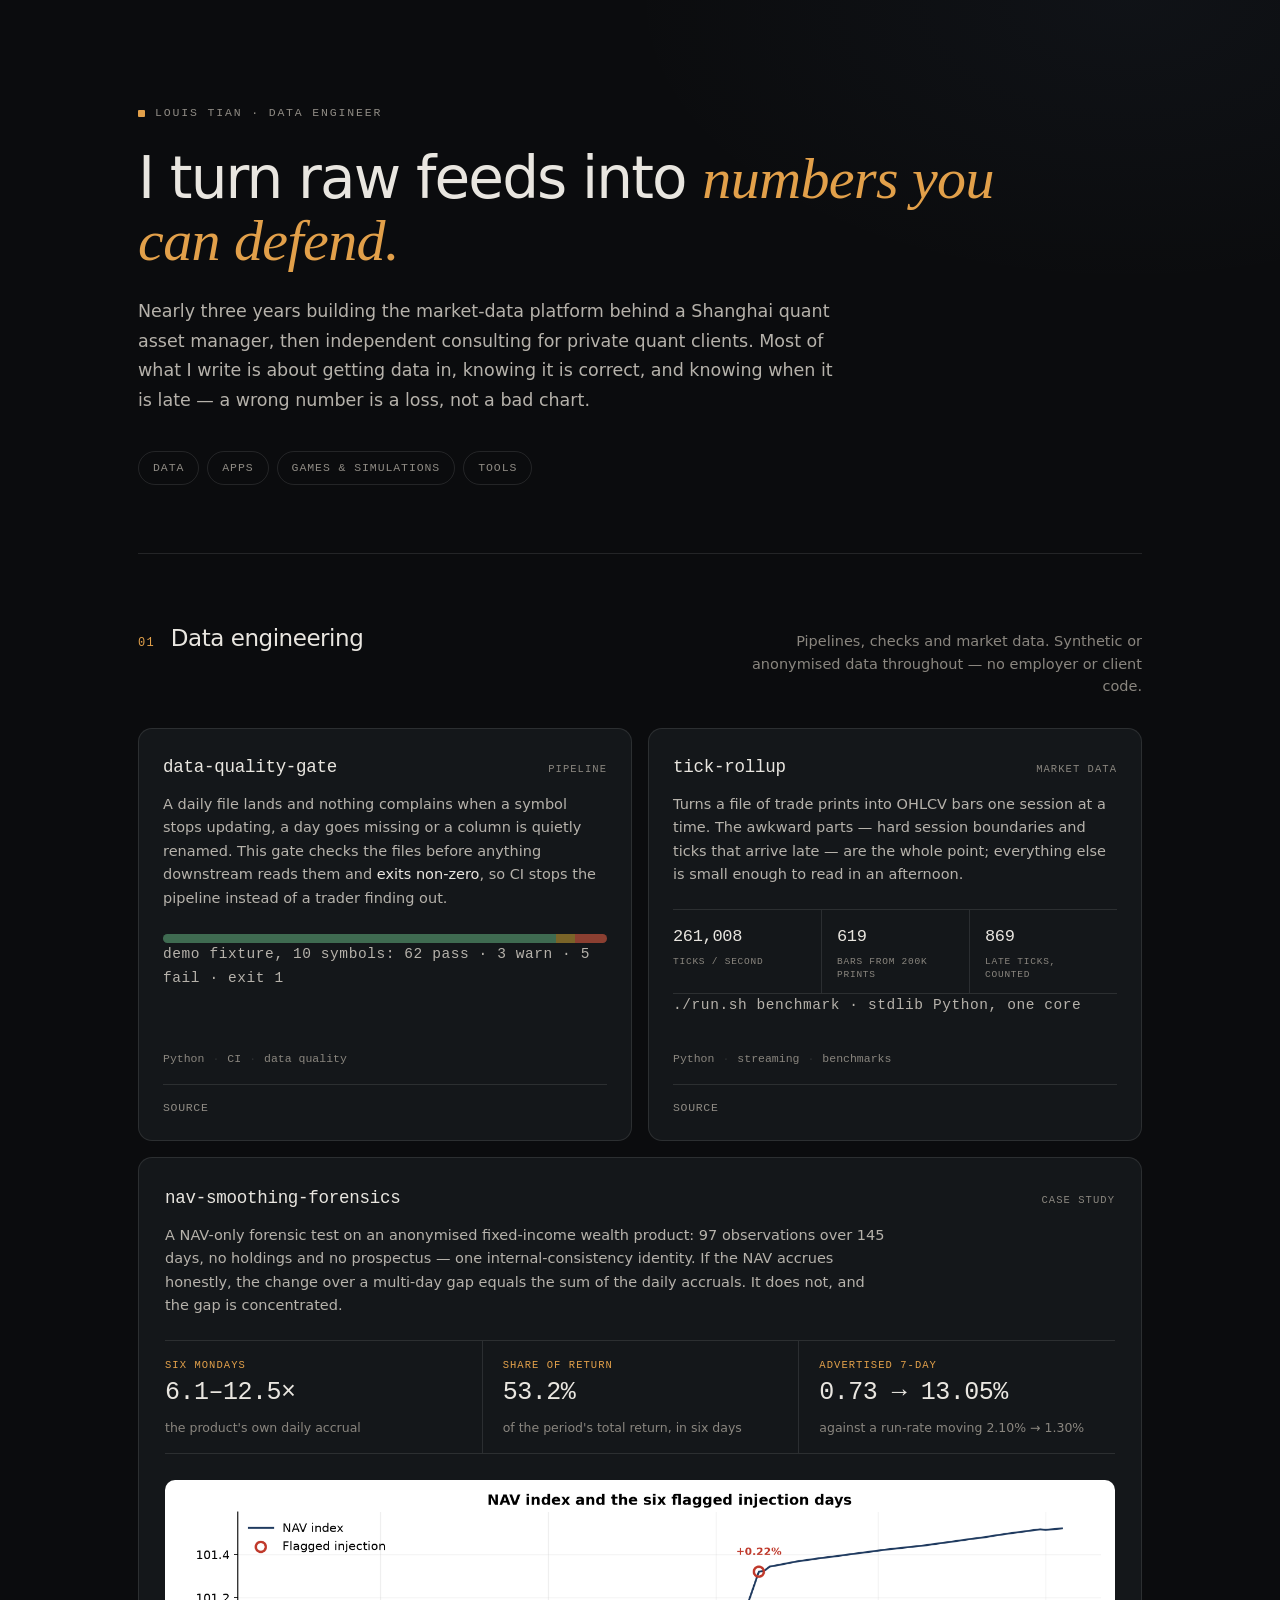
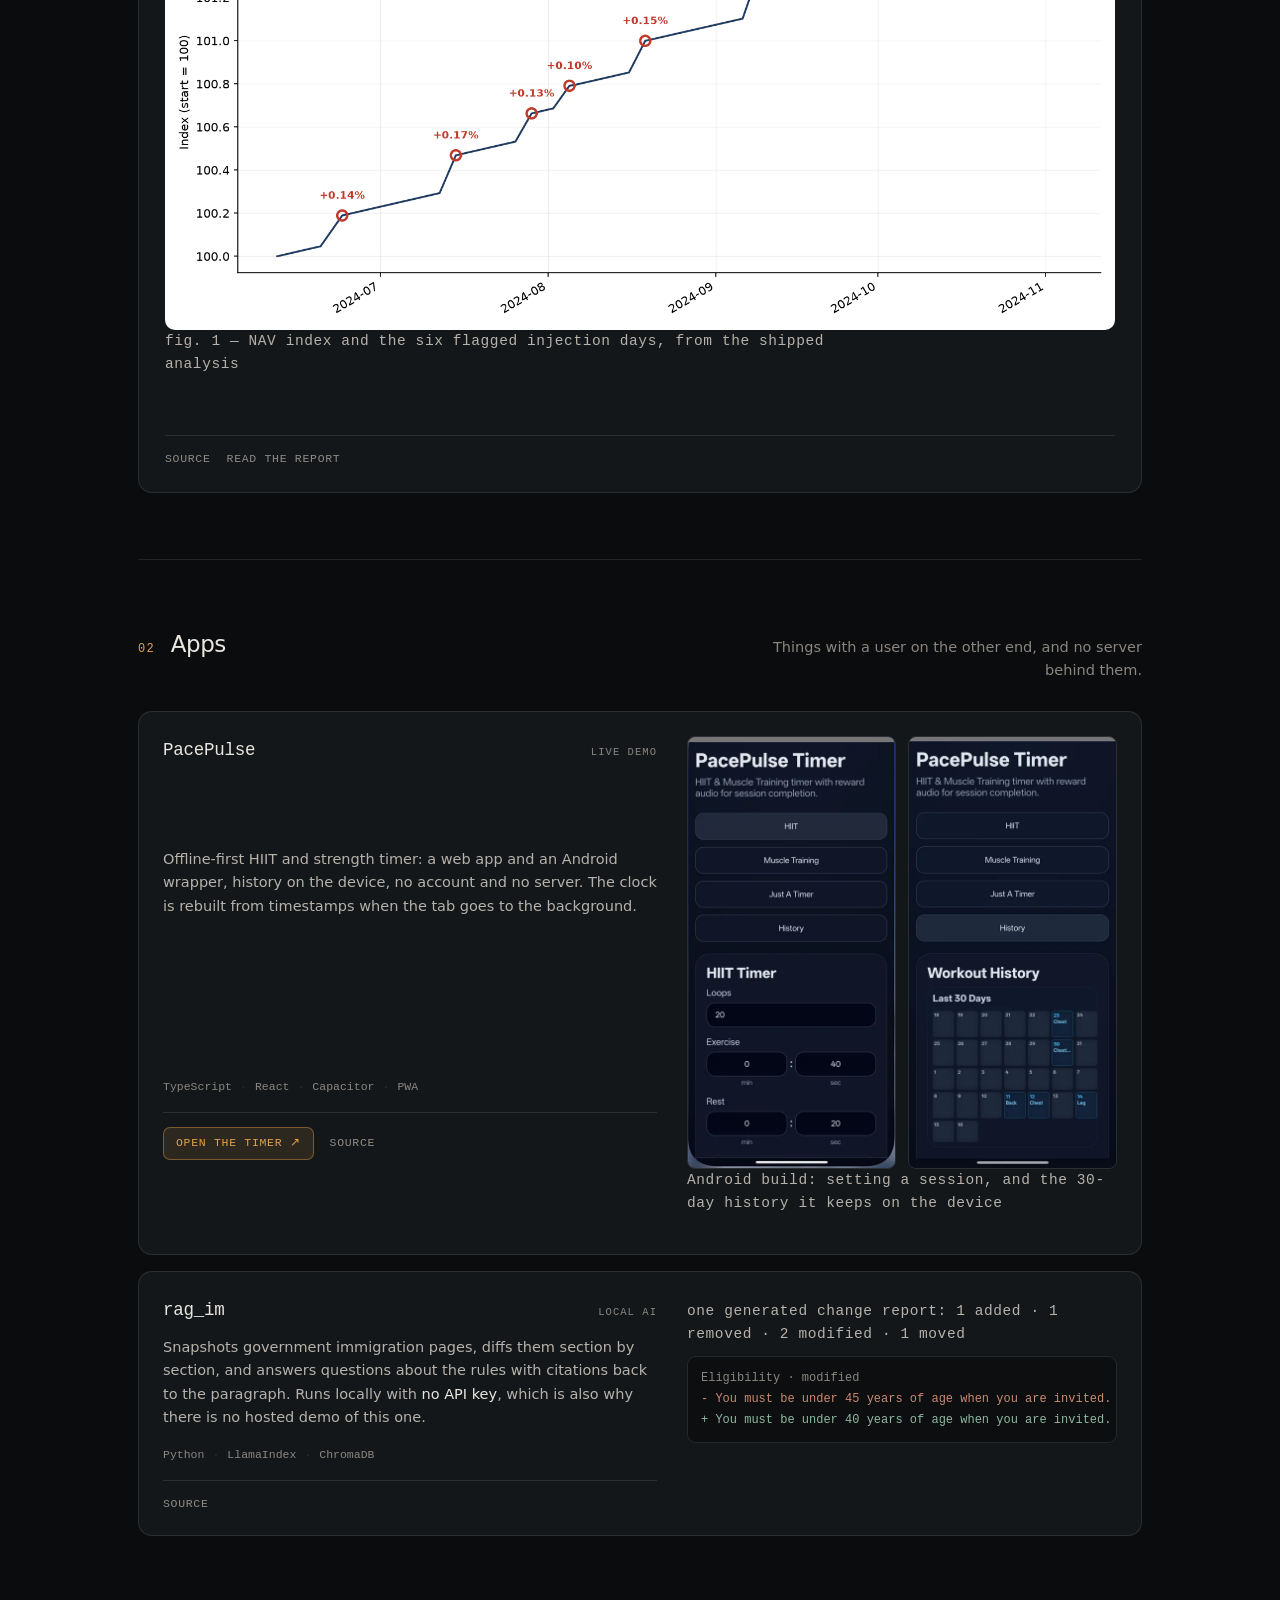
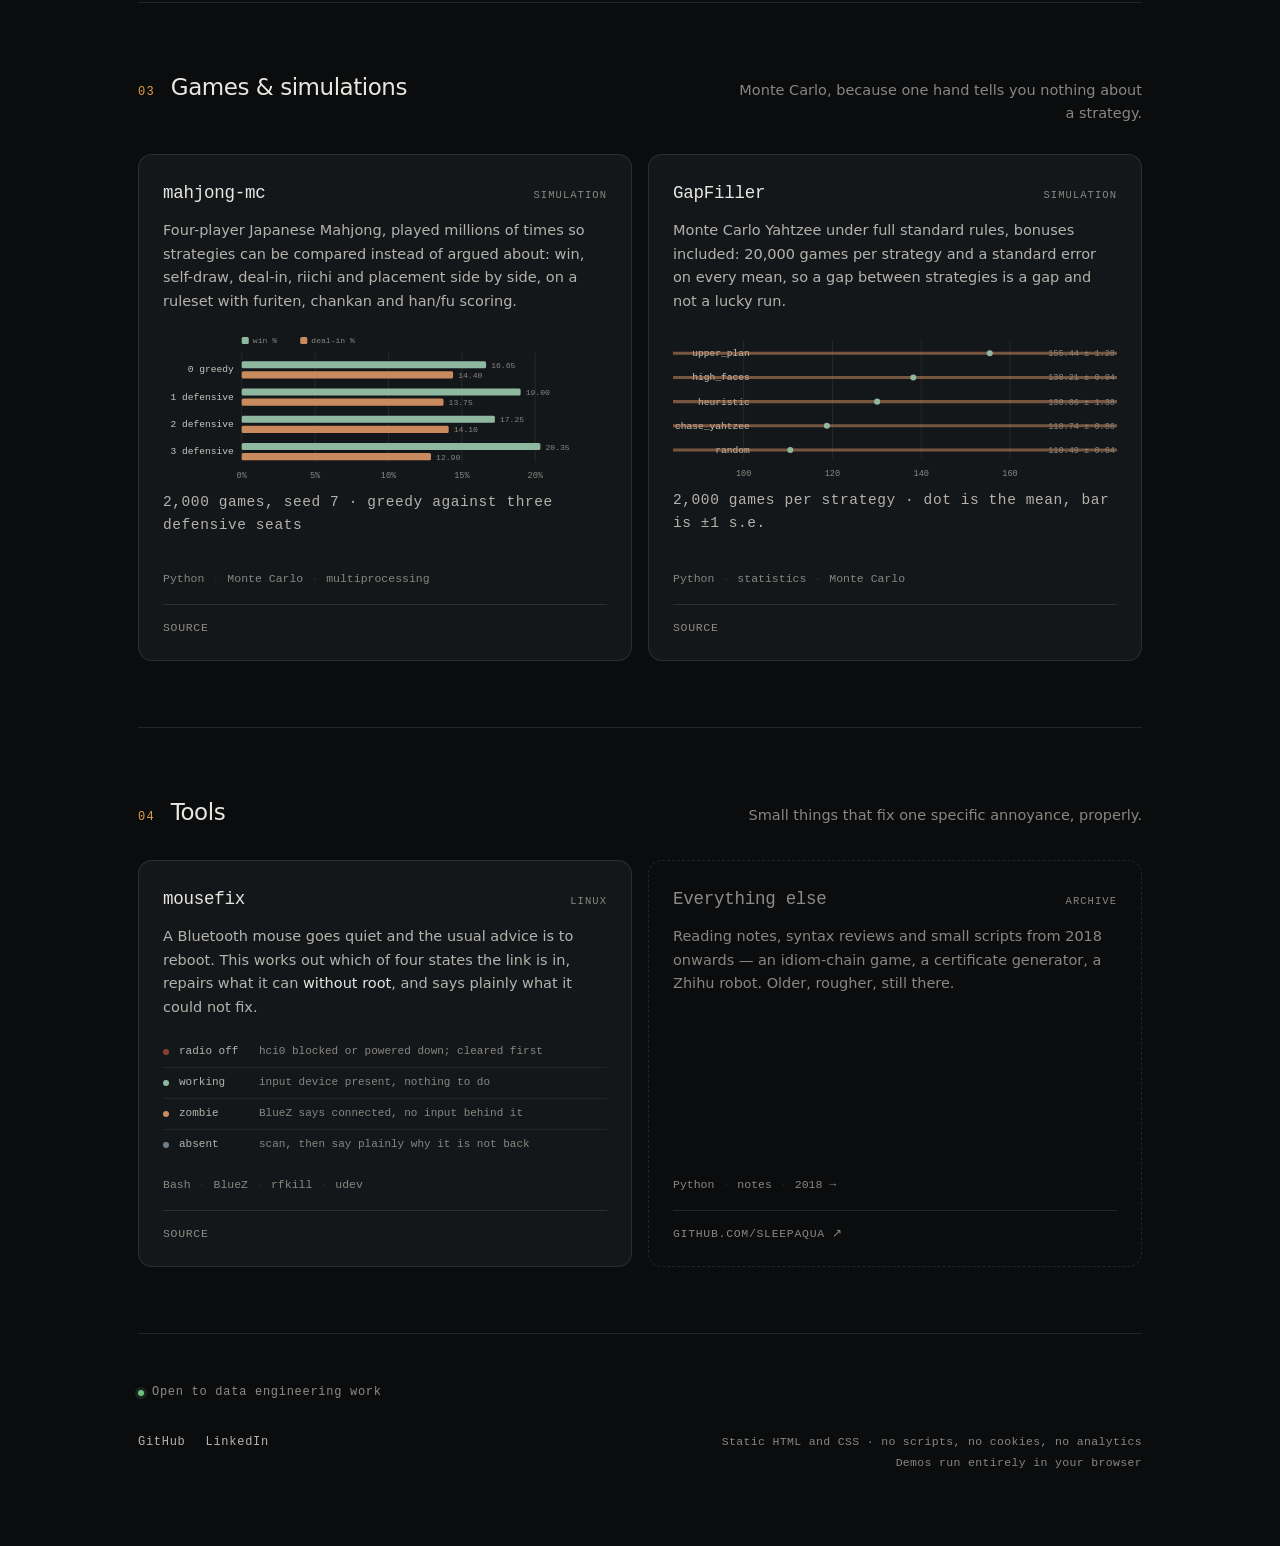
==== index.html @ 996e4183 "Broaden the headline and use real Android screenshots for PacePulse The old line was written for a q" ====
<!doctype html>
<html lang="en">
<head>
<meta charset="utf-8">
<meta name="viewport" content="width=device-width, initial-scale=1">
<title>Louis Tian — data engineer</title>
<meta name="description" content="Data engineer: market data, pipeline checks, and simulations that put standard errors on the answer.">
<meta name="theme-color" content="#0b0c0e">
<meta property="og:title" content="Louis Tian — data engineer">
<meta property="og:description" content="Market data, pipeline checks, and simulations that put standard errors on the answer.">
<meta property="og:type" content="website">
<link rel="icon" href="data:image/svg+xml,%3Csvg xmlns='http://www.w3.org/2000/svg' viewBox='0 0 32 32'%3E%3Crect width='32' height='32' rx='7' fill='%230b0c0e'/%3E%3Cpath d='M9 23V10h3.2v10.2h6.4V23H9z' fill='%23e2a04a'/%3E%3C/svg%3E">
<style>
  :root{
    --bg:#0b0c0e; --panel:#14171a; --panel-hi:#191d21;
    --line:rgba(255,255,255,.1); --line-hi:rgba(226,160,74,.42);
    --ink:#e9e6e0; --body:#b6b2ab; --dim:#8f8b84; --faint:#8a867f;
    --accent:#e2a04a; --accent-soft:rgba(226,160,74,.12);
    --sage:#8fb8a0; --clay:#c98a5e;
    --sans:ui-sans-serif,system-ui,-apple-system,"Segoe UI",Roboto,Helvetica,Arial,sans-serif;
    --mono:ui-monospace,SFMono-Regular,"SF Mono",Menlo,Consolas,"Liberation Mono",monospace;
    --serif:"Iowan Old Style","Palatino Linotype",Palatino,Georgia,serif;
  }
  *{box-sizing:border-box}
  html{scroll-behavior:smooth}
  @media (prefers-reduced-motion:reduce){html{scroll-behavior:auto}*{transition:none!important}}
  body{
    margin:0;background:var(--bg);color:var(--ink);
    font-family:var(--sans);font-size:16px;line-height:1.6;
    -webkit-font-smoothing:antialiased;
    background-image:radial-gradient(900px 420px at 18% -12%,rgba(226,160,74,.07),transparent 70%),
                     radial-gradient(700px 400px at 88% 0%,rgba(120,160,220,.045),transparent 72%);
    background-repeat:no-repeat;
  }
  .wrap{max-width:1060px;margin:0 auto;padding:0 28px}
  a{color:inherit;text-decoration:none}
  a:focus-visible{outline:2px solid var(--accent);outline-offset:3px;border-radius:3px}

  /* ---------- hero ---------- */
  .hero{padding:104px 0 68px;border-bottom:1px solid var(--line)}
  .eyebrow{
    display:flex;align-items:center;gap:10px;margin:0 0 26px;
    font-family:var(--mono);font-size:11.5px;letter-spacing:.16em;text-transform:uppercase;color:var(--dim);
  }
  .eyebrow::before{content:"";width:7px;height:7px;background:var(--accent);border-radius:1px;display:block}
  h1{
    margin:0 0 26px;max-width:24ch;
    font-size:clamp(34px,5.6vw,58px);font-weight:500;line-height:1.06;letter-spacing:-.032em;
  }
  h1 em{font-family:var(--serif);font-style:italic;font-weight:400;letter-spacing:-.01em;color:var(--accent)}
  .lede{margin:0;max-width:64ch;font-size:17.5px;line-height:1.68;color:var(--body)}
  .jump{display:flex;flex-wrap:wrap;gap:8px;margin-top:36px}
  .jump a{
    font-family:var(--mono);font-size:11.5px;letter-spacing:.08em;text-transform:uppercase;
    color:var(--dim);border:1px solid var(--line);border-radius:999px;padding:7px 14px;
    transition:color .18s,border-color .18s,background .18s;
  }
  .jump a:hover{color:var(--ink);border-color:var(--line-hi);background:var(--accent-soft)}

  /* ---------- sections ---------- */
  section{padding:66px 0 10px;border-bottom:1px solid var(--line)}
  .sec-head{display:grid;grid-template-columns:1fr auto;gap:24px;align-items:baseline;margin-bottom:30px}
  .sec-title{display:flex;align-items:baseline;gap:16px;min-width:0}
  .num{font-family:var(--mono);font-size:12px;color:var(--accent);letter-spacing:.1em;flex:none}
  h2{margin:0;font-size:23px;font-weight:500;letter-spacing:-.02em}
  .sec-note{margin:0;max-width:44ch;font-size:14.5px;line-height:1.55;color:var(--faint);text-align:right}
  @media(max-width:720px){.sec-head{grid-template-columns:1fr}.sec-note{text-align:left}}

  .grid{display:grid;grid-template-columns:repeat(2,minmax(0,1fr));gap:16px;padding-bottom:56px}
  @media(max-width:760px){.grid{grid-template-columns:1fr}}

  /* ---------- cards ---------- */
  .card{
    position:relative;display:flex;flex-direction:column;min-width:0;
    background:var(--panel);border:1px solid var(--line);border-radius:14px;
    padding:24px 24px 22px;
    transition:background .2s,border-color .2s,transform .2s;
  }
  .card:hover{background:var(--panel-hi);border-color:var(--line-hi);transform:translateY(-2px)}
  .card-top{display:flex;align-items:baseline;justify-content:space-between;gap:12px;margin-bottom:12px}
  .card h3{margin:0;font-size:17.5px;font-weight:500;letter-spacing:-.015em;font-family:var(--mono)}
  .card h3 a::after{content:"";position:absolute;inset:0;border-radius:14px}
  .card .kind{font-family:var(--mono);font-size:10.5px;letter-spacing:.1em;text-transform:uppercase;color:var(--faint);flex:none}
  .card p{margin:0 0 16px;font-size:14.5px;line-height:1.62;color:var(--body)}
  .card p b{color:var(--ink);font-weight:500}
  .stack{margin-top:auto;display:flex;flex-wrap:wrap;gap:6px 0;font-family:var(--mono);font-size:11.5px;color:var(--faint)}
  .stack span::before{content:"·";padding:0 8px;color:var(--line)}
  .stack span:first-child::before{content:"";padding:0}
  .card-links{position:relative;z-index:1;display:flex;align-items:center;gap:16px;margin-top:16px;padding-top:14px;border-top:1px solid var(--line)}
  .card-links a{font-family:var(--mono);font-size:11.5px;letter-spacing:.06em;text-transform:uppercase;color:var(--dim);transition:color .16s,background .16s}
  .card-links a:hover{color:var(--ink)}
  .card-links a.demo{color:var(--accent)}
  .card-links a.demo::after{content:" ↗"}
  .card-links a.btn{
    padding:6px 12px;border:1px solid var(--line-hi);border-radius:7px;background:var(--accent-soft);
  }
  .card-links a.btn:hover{color:#f2bd77;background:rgba(226,160,74,.2)}

  /* ---------- figures ---------- */
  .fig{margin:2px 0 16px;min-width:0}
  .fig img{width:100%;max-width:100%;height:auto;display:block;border:1px solid var(--line);border-radius:10px;background:#fff}
  .fig svg{display:block;width:100%;height:auto}
  .figbody{min-width:0}
  @media(max-width:600px){
    .figbody{overflow-x:auto;scrollbar-width:thin}
    .figbody::-webkit-scrollbar{height:4px}
    .figbody::-webkit-scrollbar-thumb{background:rgba(255,255,255,.3);border-radius:2px}
    .figbody svg,.figbody img{min-width:420px}
    .figbody + .figcap::after{content:" · scroll →";color:var(--dim)}
  }
  .figcap{margin:9px 0 0;font-family:var(--mono);font-size:10.5px;letter-spacing:.04em;color:var(--faint)}
  .figcap.top{margin:0 0 9px}

  /* gate bar */
  .gatebar{display:flex;height:9px;border-radius:5px;overflow:hidden;background:#1c2024;margin:6px 0 0}
  .gatebar i{display:block;height:100%}
  .gatebar .p{background:#3f6b51;flex:62}
  .gatebar .w{background:#7a6428;flex:3}
  .gatebar .f{background:#8b3f31;flex:5}

  /* key/value row */
  .kv{display:grid;grid-template-columns:repeat(3,1fr);border-top:1px solid var(--line);border-bottom:1px solid var(--line);margin:4px 0 0}
  .kv div{padding:13px 12px 12px 0}
  .kv div + div{border-left:1px solid var(--line);padding-left:15px}
  .kv b{display:block;font-family:var(--mono);font-size:17px;font-weight:400;color:var(--ink);letter-spacing:-.02em}
  .kv span{display:block;margin-top:5px;font-family:var(--mono);font-size:9.5px;letter-spacing:.08em;text-transform:uppercase;color:var(--faint);line-height:1.4}

  /* diff */
  .diff{font-family:var(--mono);font-size:12px;line-height:1.75;background:#0c0e10;border:1px solid var(--line);border-radius:9px;padding:11px 13px;overflow-x:auto;min-width:0}
  .diff div{white-space:nowrap}
  .diff .c{color:var(--faint)}
  .diff .m{color:#c98a72}
  .diff .p{color:var(--sage)}

  /* states */
  .states{font-family:var(--mono);font-size:11px;line-height:1.45}
  .states div{display:flex;gap:10px;padding:7px 0;border-top:1px solid rgba(255,255,255,.06)}
  .states div:first-child{border-top:0}
  .states i{width:6px;height:6px;border-radius:50%;margin-top:5px;flex:none}
  .states b{font-weight:400;color:var(--body);min-width:70px;flex:none}
  .states span{color:var(--faint)}

  /* featured case study */
  .card.wide{grid-column:1/-1;padding:26px 26px 24px}
  .card.wide p{max-width:78ch;margin-bottom:22px}
  .stats{display:grid;grid-template-columns:repeat(3,1fr);margin:0 0 24px;border-top:1px solid var(--line);border-bottom:1px solid var(--line)}
  .stats div{padding:16px 18px 15px 0}
  .stats div + div{border-left:1px solid var(--line);padding-left:20px}
  .stats dd{margin:0 0 4px;font-family:var(--mono);font-size:clamp(19px,2.4vw,25px);letter-spacing:-.02em;color:var(--ink)}
  .stats dt{margin:0;font-family:var(--mono);font-size:10.5px;letter-spacing:.1em;text-transform:uppercase;color:var(--accent)}
  .stats small{display:block;margin-top:6px;font-size:12.5px;line-height:1.45;color:var(--faint)}
  @media(max-width:720px){
    .stats{grid-template-columns:1fr}
    .stats div + div{border-left:0;border-top:1px solid var(--line);padding-left:0}
  }
  .card.wide .fig{margin-bottom:20px}

  /* split card */
  .grid.one{grid-template-columns:minmax(0,1fr)}
  .card.split{display:grid;grid-template-columns:minmax(0,1fr) 280px;column-gap:30px;align-items:start}
  .card.split > .card-top,.card.split > p,.card.split > .stack,.card.split > .card-links{grid-column:1}
  .card.split > .fig{grid-column:2;grid-row:1/5;margin:0}
  .card.split > .fig img{background:none;border-radius:8px}
  .shots{display:grid;grid-template-columns:1fr 1fr;gap:12px}
  .shots img{width:100%;height:auto;display:block;border:1px solid var(--line);border-radius:9px}
  .card.split.split-wide,.card.split.wide-diff{grid-template-columns:minmax(0,1fr) 430px}
  .card.split.wide-diff > .fig{margin-top:4px}
  @media(max-width:860px){
    .card.split,.card.split.split-wide,.card.split.wide-diff{display:flex;flex-direction:column}
    .card.split > .fig{max-width:220px;margin:2px 0 16px}
    .card.split.wide-diff > .fig{max-width:none;width:100%}
    .diff{font-size:10px}
  }

  /* ghost card */
  .card.ghost{border-style:dashed;background:transparent}
  .card.ghost:hover{background:rgba(226,160,74,.045);border-color:var(--line-hi);transform:none}
  .card.ghost h3{color:var(--dim);font-family:var(--mono)}
  .card.ghost p{color:var(--faint)}
  .card.ghost .card-links span{font-family:var(--mono);font-size:11.5px;letter-spacing:.06em;text-transform:uppercase;color:var(--faint)}

  /* ---------- footer ---------- */
  footer{padding:44px 0 72px}
  .foot-row{display:flex;flex-wrap:wrap;gap:14px 22px;align-items:baseline;justify-content:space-between}
  .foot-links{display:flex;gap:20px;font-family:var(--mono);font-size:12px;letter-spacing:.06em}
  .foot-links a{color:var(--body);transition:color .16s}
  .foot-links a:hover{color:var(--accent)}
  .foot-meta{margin:0;font-family:var(--mono);font-size:11.5px;color:var(--faint);letter-spacing:.03em;line-height:1.8;text-align:right}
  @media(max-width:640px){.foot-meta{text-align:left}}
  .open{display:inline-flex;align-items:center;gap:8px;margin:0 0 30px;font-family:var(--mono);font-size:12px;letter-spacing:.06em;color:var(--dim)}
  .open::before{content:"";width:6px;height:6px;border-radius:50%;background:#6fbf7f;box-shadow:0 0 0 3px rgba(111,191,127,.14)}
</style>
</head>
<body>
<div class="wrap">

  <header class="hero">
    <p class="eyebrow">Louis Tian · Data engineer</p>
    <h1>I turn raw feeds into <em>numbers you can defend.</em></h1>
    <p class="lede">
      Nearly three years building the market-data platform behind a Shanghai quant asset manager,
      then independent consulting for private quant clients. Most of what I write is about getting
      data in, knowing it is correct, and knowing when it is late — a wrong number is a loss, not
      a bad chart.
    </p>
    <nav class="jump" aria-label="Sections">
      <a href="#data">Data</a>
      <a href="#apps">Apps</a>
      <a href="#games">Games &amp; simulations</a>
      <a href="#tools">Tools</a>
    </nav>
  </header>

  <main>

    <section id="data" aria-labelledby="data-h">
      <div class="sec-head">
        <div class="sec-title"><span class="num">01</span><h2 id="data-h">Data engineering</h2></div>
        <p class="sec-note">Pipelines, checks and market data. Synthetic or anonymised data throughout — no employer or client code.</p>
      </div>
      <div class="grid">

        <article class="card">
          <div class="card-top">
            <h3><a href="https://github.com/SleepAqua/data-quality-gate">data-quality-gate</a></h3>
            <span class="kind">Pipeline</span>
          </div>
          <p>
            A daily file lands and nothing complains when a symbol stops updating, a day goes
            missing or a column is quietly renamed. This gate checks the files before anything
            downstream reads them and <b>exits non-zero</b>, so CI stops the pipeline instead of
            a trader finding out.
          </p>
          <figure class="fig">
            <div class="gatebar" role="img" aria-label="62 checks passed, 3 warnings, 5 failures">
              <i class="p"></i><i class="w"></i><i class="f"></i>
            </div>
            <p class="figcap">demo fixture, 10 symbols: 62 pass · 3 warn · 5 fail · exit 1</p>
          </figure>
          <div class="stack"><span>Python</span><span>CI</span><span>data quality</span></div>
          <div class="card-links"><a href="https://github.com/SleepAqua/data-quality-gate">Source</a></div>
        </article>

        <article class="card">
          <div class="card-top">
            <h3><a href="https://github.com/SleepAqua/tick-rollup">tick-rollup</a></h3>
            <span class="kind">Market data</span>
          </div>
          <p>
            Turns a file of trade prints into OHLCV bars one session at a time. The awkward parts —
            hard session boundaries and ticks that arrive late — are the whole point; everything
            else is small enough to read in an afternoon.
          </p>
          <figure class="fig">
            <div class="kv">
              <div><b>261,008</b><span>ticks / second</span></div>
              <div><b>619</b><span>bars from 200k prints</span></div>
              <div><b>869</b><span>late ticks, counted</span></div>
            </div>
            <p class="figcap">./run.sh benchmark · stdlib Python, one core</p>
          </figure>
          <div class="stack"><span>Python</span><span>streaming</span><span>benchmarks</span></div>
          <div class="card-links"><a href="https://github.com/SleepAqua/tick-rollup">Source</a></div>
        </article>

        <article class="card wide">
          <div class="card-top">
            <h3><a href="https://github.com/SleepAqua/nav-smoothing-forensics">nav-smoothing-forensics</a></h3>
            <span class="kind">Case study</span>
          </div>
          <p>
            A NAV-only forensic test on an anonymised fixed-income wealth product: 97 observations
            over 145 days, no holdings and no prospectus — one internal-consistency identity. If the
            NAV accrues honestly, the change over a multi-day gap equals the sum of the daily
            accruals. It does not, and the gap is concentrated.
          </p>
          <dl class="stats">
            <div>
              <dt>Six Mondays</dt>
              <dd>6.1–12.5×</dd>
              <small>the product's own daily accrual</small>
            </div>
            <div>
              <dt>Share of return</dt>
              <dd>53.2%</dd>
              <small>of the period's total return, in six days</small>
            </div>
            <div>
              <dt>Advertised 7-day</dt>
              <dd>0.73 → 13.05%</dd>
              <small>against a run-rate moving 2.10% → 1.30%</small>
            </div>
          </dl>
          <figure class="fig">
            <div class="figbody"><img src="assets/nav-forensics.png" width="1650" height="780" loading="lazy"
                 alt="Line chart of the NAV index from June to November 2024 with six flagged injection days circled in red"></div>
            <p class="figcap">fig. 1 — NAV index and the six flagged injection days, from the shipped analysis</p>
          </figure>
          <div class="card-links">
            <a href="https://github.com/SleepAqua/nav-smoothing-forensics">Source</a>
            <a href="https://github.com/SleepAqua/nav-smoothing-forensics/blob/main/REPORT.md">Read the report</a>
          </div>
        </article>

      </div>
    </section>

    <section id="apps" aria-labelledby="apps-h">
      <div class="sec-head">
        <div class="sec-title"><span class="num">02</span><h2 id="apps-h">Apps</h2></div>
        <p class="sec-note">Things with a user on the other end, and no server behind them.</p>
      </div>
      <div class="grid one">

        <article class="card split split-wide">
          <div class="card-top">
            <h3><a href="https://github.com/SleepAqua/PacePulse">PacePulse</a></h3>
            <span class="kind">Live demo</span>
          </div>
          <p>
            Offline-first HIIT and strength timer: a web app and an Android wrapper, history on the
            device, no account and no server. The clock is rebuilt from timestamps when the tab
            goes to the background.
          </p>
          <figure class="fig">
            <div class="shots">
              <img src="assets/pacepulse-setup.webp" width="418" height="870" loading="lazy"
                   alt="PacePulse on Android: title screen with mode tabs and the HIIT loop, exercise and rest settings">
              <img src="assets/pacepulse-history.webp" width="418" height="870" loading="lazy"
                   alt="PacePulse workout history: a 30-day grid with completed chest, back and leg sessions">
            </div>
            <p class="figcap">Android build: setting a session, and the 30-day history it keeps on the device</p>
          </figure>
          <div class="stack"><span>TypeScript</span><span>React</span><span>Capacitor</span><span>PWA</span></div>
          <div class="card-links">
            <a class="btn demo" href="demos/pacepulse/">Open the timer</a>
            <a href="https://github.com/SleepAqua/PacePulse">Source</a>
          </div>
        </article>

        <article class="card split wide-diff">
          <div class="card-top">
            <h3><a href="https://github.com/SleepAqua/rag_im">rag_im</a></h3>
            <span class="kind">Local AI</span>
          </div>
          <p>
            Snapshots government immigration pages, diffs them section by section, and answers
            questions about the rules with citations back to the paragraph. Runs locally with
            <b>no API key</b>, which is also why there is no hosted demo of this one.
          </p>
          <figure class="fig">
            <p class="figcap top">one generated change report: 1 added · 1 removed · 2 modified · 1 moved</p>
            <div class="diff">
              <div class="c">Eligibility · modified</div>
              <div class="m">- You must be under 45 years of age when you are invited.</div>
              <div class="p">+ You must be under 40 years of age when you are invited.</div>
            </div>
          </figure>
          <div class="stack"><span>Python</span><span>LlamaIndex</span><span>ChromaDB</span></div>
          <div class="card-links"><a href="https://github.com/SleepAqua/rag_im">Source</a></div>
        </article>

      </div>
    </section>

    <section id="games" aria-labelledby="games-h">
      <div class="sec-head">
        <div class="sec-title"><span class="num">03</span><h2 id="games-h">Games &amp; simulations</h2></div>
        <p class="sec-note">Monte Carlo, because one hand tells you nothing about a strategy.</p>
      </div>
      <div class="grid">

        <article class="card">
          <div class="card-top">
            <h3><a href="https://github.com/SleepAqua/mahjong-mc">mahjong-mc</a></h3>
            <span class="kind">Simulation</span>
          </div>
          <p>
            Four-player Japanese Mahjong, played millions of times so strategies can be compared
            instead of argued about: win, self-draw, deal-in, riichi and placement side by side, on
            a ruleset with furiten, chankan and han/fu scoring.
          </p>
          <figure class="fig">
            <div class="figbody"><svg viewBox="0 0 440 158" role="img" aria-label="Win rate and deal-in rate by policy, 2,000 games">
<rect x="78" y="6" width="7" height="7" rx="1.5" fill="#8fb8a0"/>
<text x="89" y="12" fill="#8a867f" font-size="8" font-family="ui-monospace,monospace">win %</text>
<rect x="136" y="6" width="7" height="7" rx="1.5" fill="#c98a5e"/>
<text x="147" y="12" fill="#8a867f" font-size="8" font-family="ui-monospace,monospace">deal-in %</text>
<line x1="78.0" y1="22" x2="78.0" y2="130" stroke="rgba(255,255,255,0.08)"/>
<text x="78.0" y="146" fill="#8a867f" font-size="8.5" font-family="ui-monospace,monospace" text-anchor="middle">0%</text>
<line x1="150.7" y1="22" x2="150.7" y2="130" stroke="rgba(255,255,255,0.08)"/>
<text x="150.7" y="146" fill="#8a867f" font-size="8.5" font-family="ui-monospace,monospace" text-anchor="middle">5%</text>
<line x1="223.5" y1="22" x2="223.5" y2="130" stroke="rgba(255,255,255,0.08)"/>
<text x="223.5" y="146" fill="#8a867f" font-size="8.5" font-family="ui-monospace,monospace" text-anchor="middle">10%</text>
<line x1="296.2" y1="22" x2="296.2" y2="130" stroke="rgba(255,255,255,0.08)"/>
<text x="296.2" y="146" fill="#8a867f" font-size="8.5" font-family="ui-monospace,monospace" text-anchor="middle">15%</text>
<line x1="368.9" y1="22" x2="368.9" y2="130" stroke="rgba(255,255,255,0.08)"/>
<text x="368.9" y="146" fill="#8a867f" font-size="8.5" font-family="ui-monospace,monospace" text-anchor="middle">20%</text>
<text x="70" y="41" fill="#c9c5be" font-size="9.5" font-family="ui-monospace,monospace" text-anchor="end">0 greedy</text>
<rect x="78" y="30" width="242.2" height="7" rx="1.5" fill="#8fb8a0"/>
<text x="325.2" y="36.5" fill="#8a867f" font-size="8" font-family="ui-monospace,monospace">16.65</text>
<rect x="78" y="40" width="209.5" height="7" rx="1.5" fill="#c98a5e"/>
<text x="292.5" y="46.5" fill="#8a867f" font-size="8" font-family="ui-monospace,monospace">14.40</text>
<text x="70" y="68" fill="#c9c5be" font-size="9.5" font-family="ui-monospace,monospace" text-anchor="end">1 defensive</text>
<rect x="78" y="57" width="276.4" height="7" rx="1.5" fill="#8fb8a0"/>
<text x="359.4" y="63.5" fill="#8a867f" font-size="8" font-family="ui-monospace,monospace">19.00</text>
<rect x="78" y="67" width="200.0" height="7" rx="1.5" fill="#c98a5e"/>
<text x="283.0" y="73.5" fill="#8a867f" font-size="8" font-family="ui-monospace,monospace">13.75</text>
<text x="70" y="95" fill="#c9c5be" font-size="9.5" font-family="ui-monospace,monospace" text-anchor="end">2 defensive</text>
<rect x="78" y="84" width="250.9" height="7" rx="1.5" fill="#8fb8a0"/>
<text x="333.9" y="90.5" fill="#8a867f" font-size="8" font-family="ui-monospace,monospace">17.25</text>
<rect x="78" y="94" width="205.1" height="7" rx="1.5" fill="#c98a5e"/>
<text x="288.1" y="100.5" fill="#8a867f" font-size="8" font-family="ui-monospace,monospace">14.10</text>
<text x="70" y="122" fill="#c9c5be" font-size="9.5" font-family="ui-monospace,monospace" text-anchor="end">3 defensive</text>
<rect x="78" y="111" width="296.0" height="7" rx="1.5" fill="#8fb8a0"/>
<text x="379.0" y="117.5" fill="#8a867f" font-size="8" font-family="ui-monospace,monospace">20.35</text>
<rect x="78" y="121" width="187.6" height="7" rx="1.5" fill="#c98a5e"/>
<text x="270.6" y="127.5" fill="#8a867f" font-size="8" font-family="ui-monospace,monospace">12.90</text>
</svg></div>
            <p class="figcap">2,000 games, seed 7 · greedy against three defensive seats</p>
          </figure>
          <div class="stack"><span>Python</span><span>Monte Carlo</span><span>multiprocessing</span></div>
          <div class="card-links"><a href="https://github.com/SleepAqua/mahjong-mc">Source</a></div>
        </article>

        <article class="card">
          <div class="card-top">
            <h3><a href="https://github.com/SleepAqua/GapFiller">GapFiller</a></h3>
            <span class="kind">Simulation</span>
          </div>
          <p>
            Monte Carlo Yahtzee under full standard rules, bonuses included: 20,000 games per
            strategy and a standard error on every mean, so a gap between strategies is a gap and
            not a lucky run.
          </p>
          <figure class="fig">
            <div class="figbody"><svg viewBox="0 0 440 156" role="img" aria-label="Mean score with one standard error, 2,000 games per strategy">
<line x1="70.0" y1="10" x2="70.0" y2="126" stroke="rgba(255,255,255,0.08)"/>
<text x="70.0" y="144" fill="#8a867f" font-size="8.5" font-family="ui-monospace,monospace" text-anchor="middle">100</text>
<line x1="158.0" y1="10" x2="158.0" y2="126" stroke="rgba(255,255,255,0.08)"/>
<text x="158.0" y="144" fill="#8a867f" font-size="8.5" font-family="ui-monospace,monospace" text-anchor="middle">120</text>
<line x1="246.0" y1="10" x2="246.0" y2="126" stroke="rgba(255,255,255,0.08)"/>
<text x="246.0" y="144" fill="#8a867f" font-size="8.5" font-family="ui-monospace,monospace" text-anchor="middle">140</text>
<line x1="334.0" y1="10" x2="334.0" y2="126" stroke="rgba(255,255,255,0.08)"/>
<text x="334.0" y="144" fill="#8a867f" font-size="8.5" font-family="ui-monospace,monospace" text-anchor="middle">160</text>
<text x="76" y="25" fill="#c9c5be" font-size="9.5" font-family="ui-monospace,monospace" text-anchor="end">upper_plan</text>
<line x1="748.3" y1="22" x2="-120.4" y2="22" stroke="#c98a5e" stroke-width="3" opacity="0.55"/>
<circle cx="313.9" cy="22" r="3" fill="#8fb8a0"/>
<text x="438" y="25" fill="#8a867f" font-size="8.5" font-family="ui-monospace,monospace" text-anchor="end">155.44 ± 1.28</text>
<text x="76" y="49" fill="#c9c5be" font-size="9.5" font-family="ui-monospace,monospace" text-anchor="end">high_faces</text>
<line x1="674.0" y1="46" x2="-197.7" y2="46" stroke="#c98a5e" stroke-width="3" opacity="0.55"/>
<circle cx="238.1" cy="46" r="3" fill="#8fb8a0"/>
<text x="438" y="49" fill="#8a867f" font-size="8.5" font-family="ui-monospace,monospace" text-anchor="end">138.21 ± 0.94</text>
<text x="76" y="73" fill="#c9c5be" font-size="9.5" font-family="ui-monospace,monospace" text-anchor="end">heuristic</text>
<line x1="636.2" y1="70" x2="-231.7" y2="70" stroke="#c98a5e" stroke-width="3" opacity="0.55"/>
<circle cx="202.3" cy="70" r="3" fill="#8fb8a0"/>
<text x="438" y="73" fill="#8a867f" font-size="8.5" font-family="ui-monospace,monospace" text-anchor="end">130.06 ± 1.38</text>
<text x="76" y="97" fill="#c9c5be" font-size="9.5" font-family="ui-monospace,monospace" text-anchor="end">chase_yahtzee</text>
<line x1="588.7" y1="94" x2="-283.8" y2="94" stroke="#c98a5e" stroke-width="3" opacity="0.55"/>
<circle cx="152.5" cy="94" r="3" fill="#8fb8a0"/>
<text x="438" y="97" fill="#8a867f" font-size="8.5" font-family="ui-monospace,monospace" text-anchor="end">118.74 ± 0.86</text>
<text x="76" y="121" fill="#c9c5be" font-size="9.5" font-family="ui-monospace,monospace" text-anchor="end">random</text>
<line x1="553.3" y1="118" x2="-321.0" y2="118" stroke="#c98a5e" stroke-width="3" opacity="0.55"/>
<circle cx="116.2" cy="118" r="3" fill="#8fb8a0"/>
<text x="438" y="121" fill="#8a867f" font-size="8.5" font-family="ui-monospace,monospace" text-anchor="end">110.49 ± 0.64</text>
</svg></div>
            <p class="figcap">2,000 games per strategy · dot is the mean, bar is ±1 s.e.</p>
          </figure>
          <div class="stack"><span>Python</span><span>statistics</span><span>Monte Carlo</span></div>
          <div class="card-links"><a href="https://github.com/SleepAqua/GapFiller">Source</a></div>
        </article>

      </div>
    </section>

    <section id="tools" aria-labelledby="tools-h">
      <div class="sec-head">
        <div class="sec-title"><span class="num">04</span><h2 id="tools-h">Tools</h2></div>
        <p class="sec-note">Small things that fix one specific annoyance, properly.</p>
      </div>
      <div class="grid">

        <article class="card">
          <div class="card-top">
            <h3><a href="https://github.com/SleepAqua/mousefix">mousefix</a></h3>
            <span class="kind">Linux</span>
          </div>
          <p>
            A Bluetooth mouse goes quiet and the usual advice is to reboot. This works out which of
            four states the link is in, repairs what it can <b>without root</b>, and says plainly
            what it could not fix.
          </p>
          <figure class="fig">
            <div class="states">
              <div><i style="background:#8b3f31"></i><b>radio off</b><span>hci0 blocked or powered down; cleared first</span></div>
              <div><i style="background:var(--sage)"></i><b>working</b><span>input device present, nothing to do</span></div>
              <div><i style="background:var(--clay)"></i><b>zombie</b><span>BlueZ says connected, no input behind it</span></div>
              <div><i style="background:#6f7f8b"></i><b>absent</b><span>scan, then say plainly why it is not back</span></div>
            </div>
          </figure>
          <div class="stack"><span>Bash</span><span>BlueZ</span><span>rfkill</span><span>udev</span></div>
          <div class="card-links"><a href="https://github.com/SleepAqua/mousefix">Source</a></div>
        </article>

        <a class="card ghost" href="https://github.com/SleepAqua?tab=repositories">
          <div class="card-top">
            <h3>Everything else</h3>
            <span class="kind">Archive</span>
          </div>
          <p>
            Reading notes, syntax reviews and small scripts from 2018 onwards — an idiom-chain
            game, a certificate generator, a Zhihu robot. Older, rougher, still there.
          </p>
          <div class="stack"><span>Python</span><span>notes</span><span>2018 →</span></div>
          <div class="card-links"><span>github.com/SleepAqua ↗</span></div>
        </a>

      </div>
    </section>

  </main>

  <footer>
    <p class="open">Open to data engineering work</p>
    <div class="foot-row">
      <div class="foot-links">
        <a href="https://github.com/SleepAqua">GitHub</a>
        <a href="https://linkedin.com/in/xiaxu-tian">LinkedIn</a>
      </div>
      <p class="foot-meta">
        Static HTML and CSS · no scripts, no cookies, no analytics<br>
        Demos run entirely in your browser
      </p>
    </div>
  </footer>

</div>
</body>
</html>
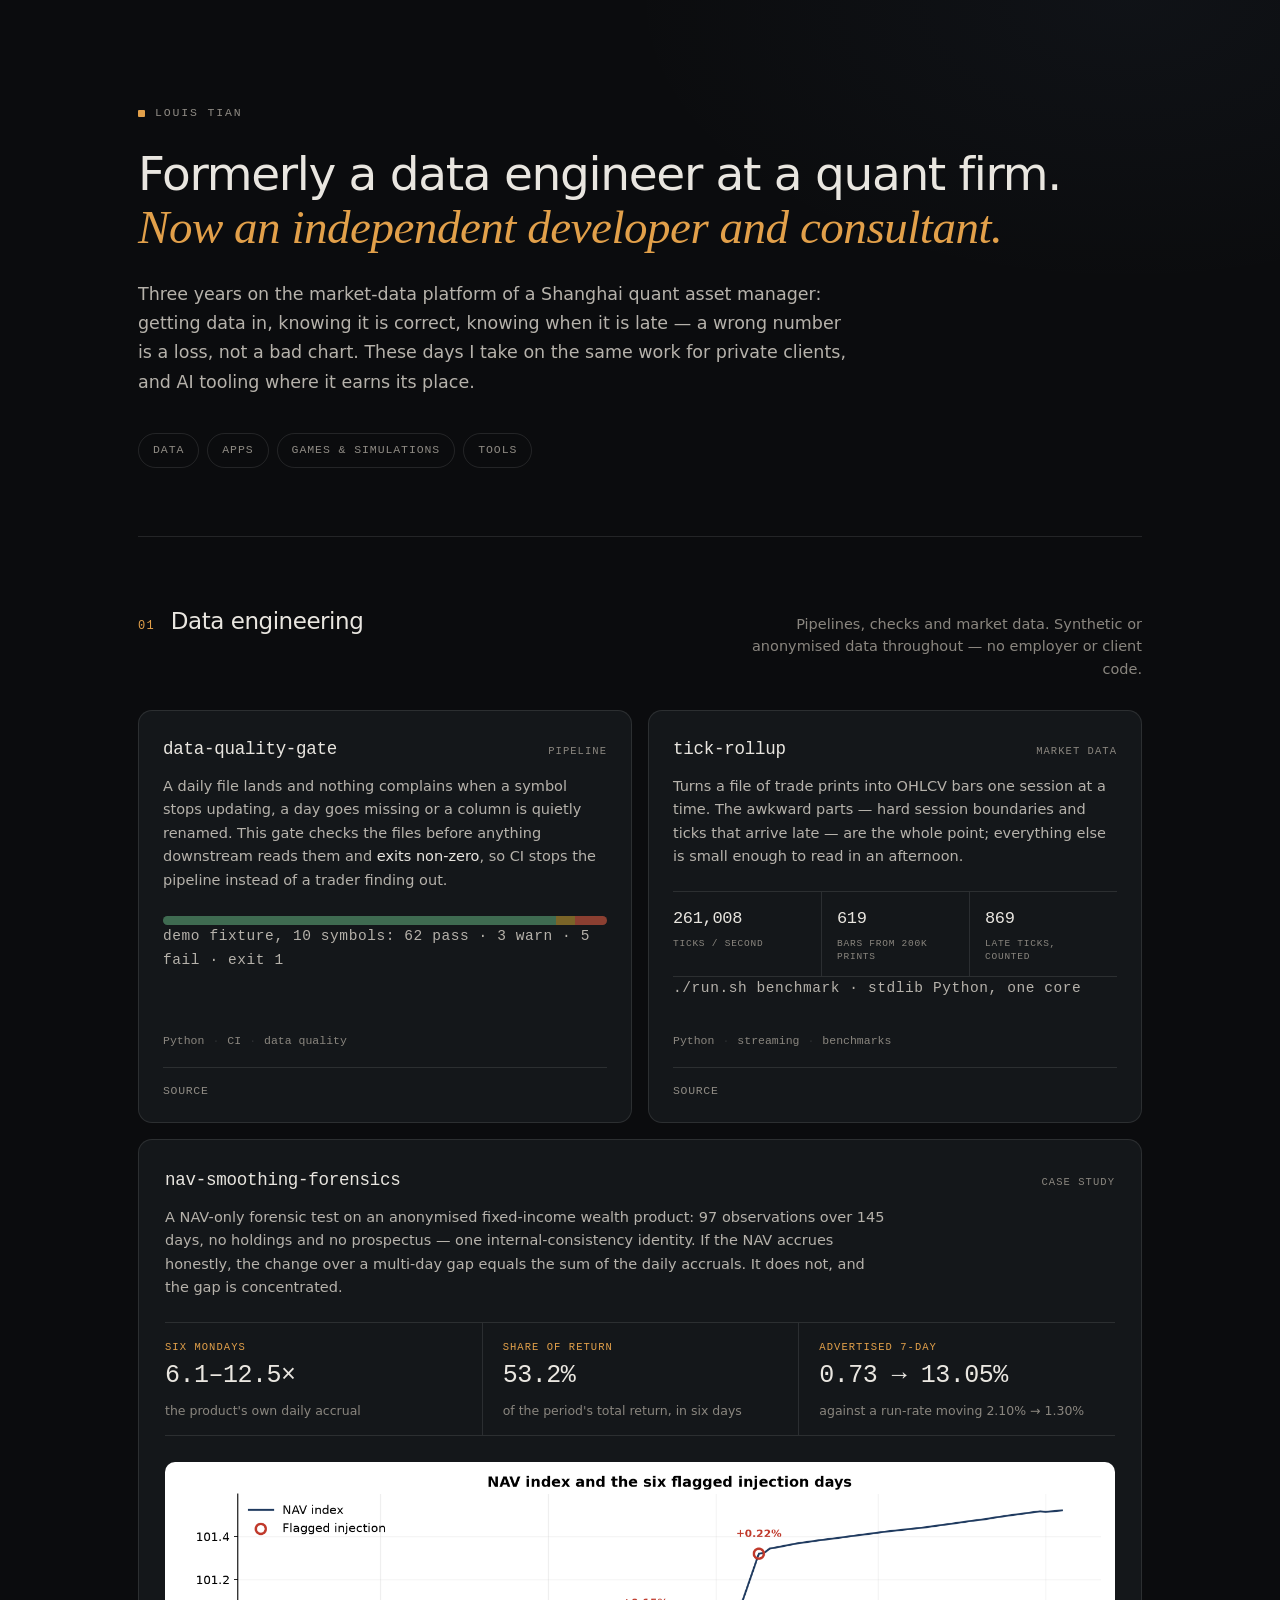
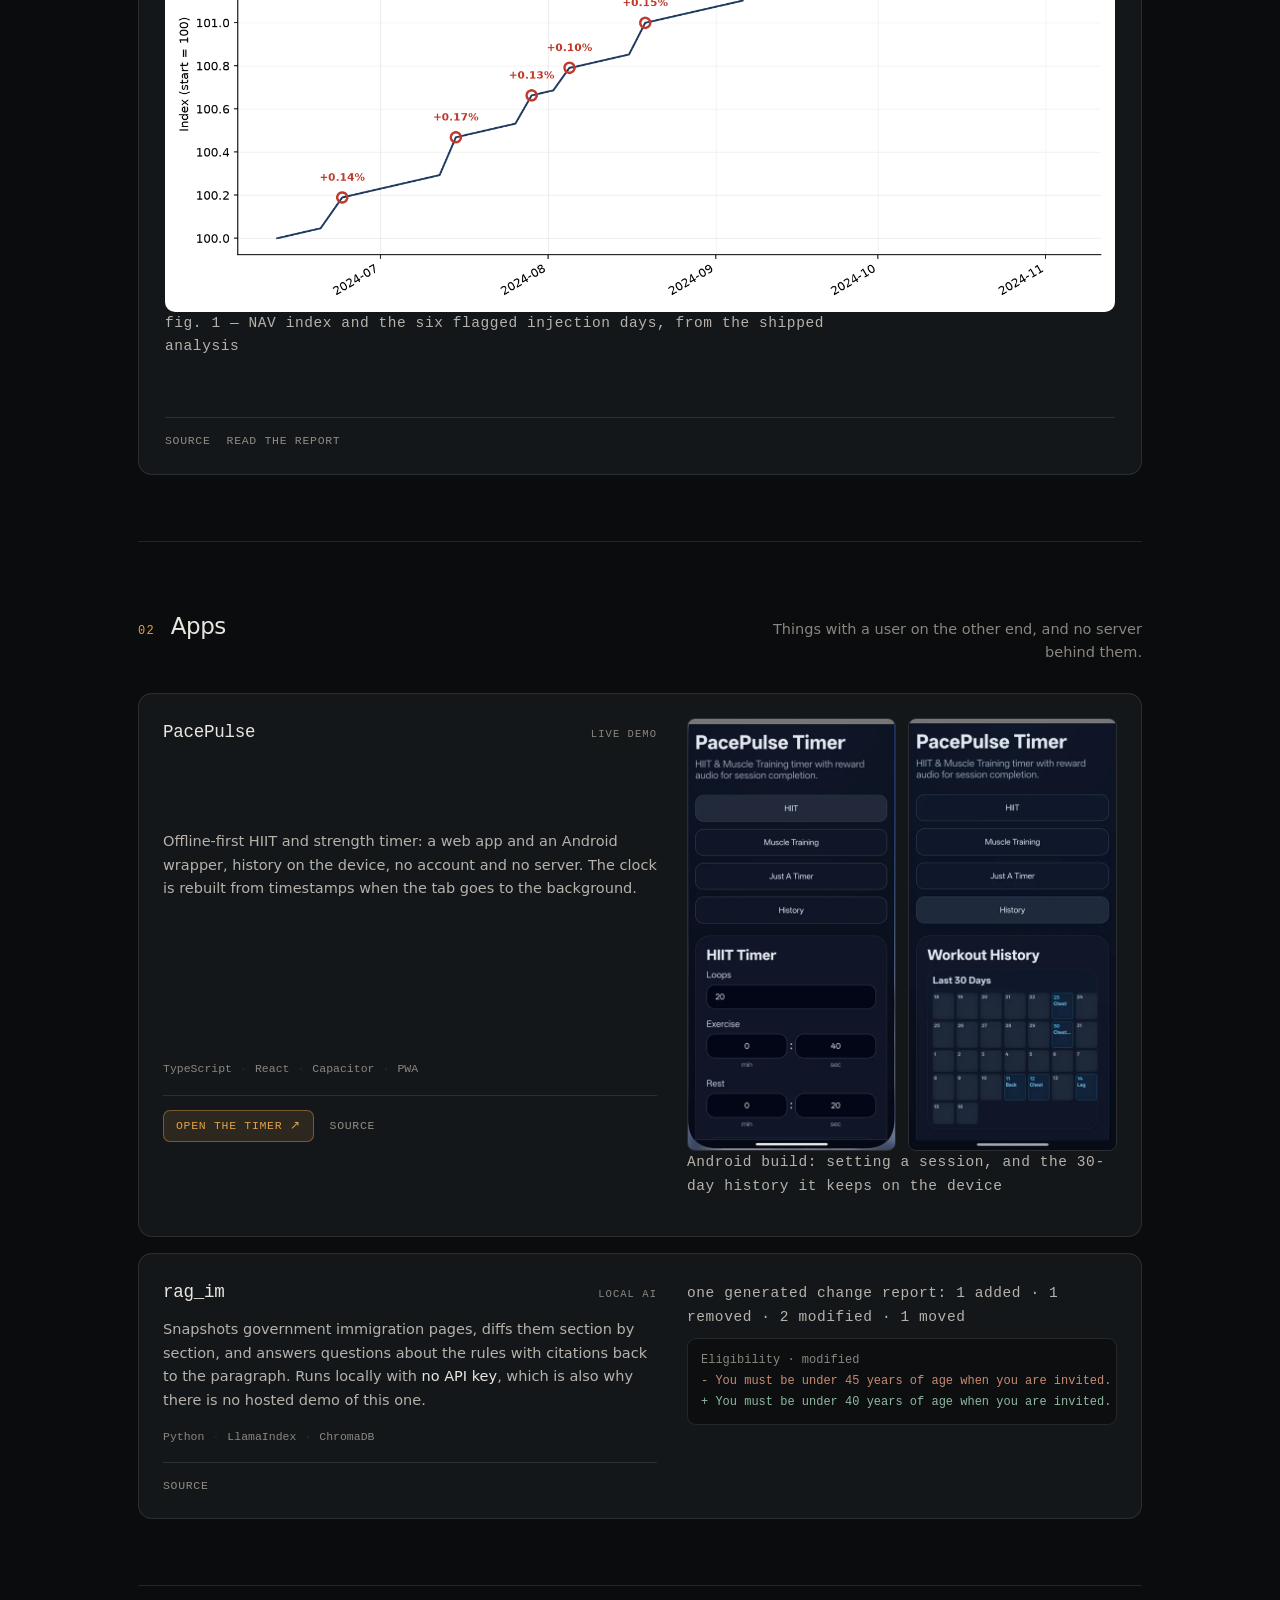
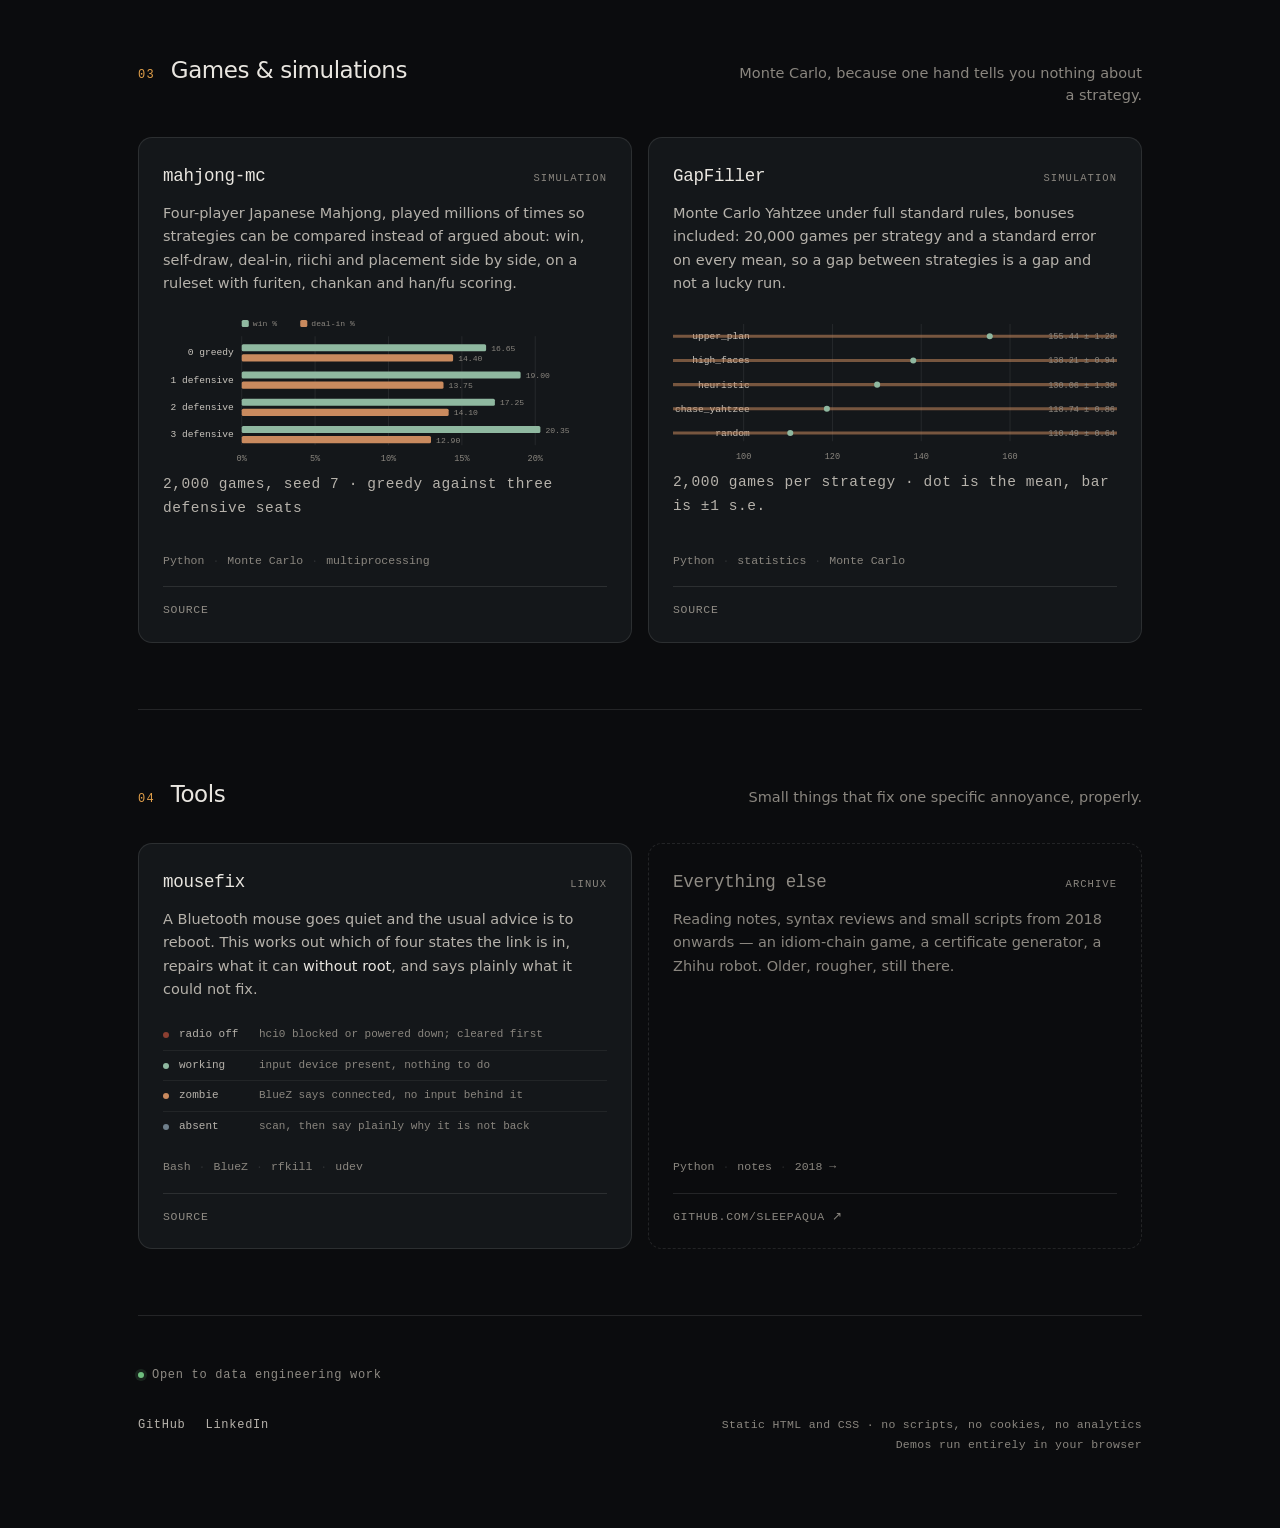
==== commit ba2f2e62: "Say plainly what the job is: former quant data engineer, now independent Louis's own words, tidied: " ====
--- a/index.html
+++ b/index.html
@@ -44,9 +44,10 @@
   }
   .eyebrow::before{content:"";width:7px;height:7px;background:var(--accent);border-radius:1px;display:block}
   h1{
-    margin:0 0 26px;max-width:24ch;
-    font-size:clamp(34px,5.6vw,58px);font-weight:500;line-height:1.06;letter-spacing:-.032em;
-  }
+    margin:0 0 26px;max-width:36ch;
+    font-size:clamp(30px,4.4vw,47px);font-weight:500;line-height:1.12;letter-spacing:-.028em;
+  }
+  h1 .nb{white-space:nowrap}
   h1 em{font-family:var(--serif);font-style:italic;font-weight:400;letter-spacing:-.01em;color:var(--accent)}
   .lede{margin:0;max-width:64ch;font-size:17.5px;line-height:1.68;color:var(--body)}
   .jump{display:flex;flex-wrap:wrap;gap:8px;margin-top:36px}
@@ -195,13 +196,12 @@
 <div class="wrap">
 
   <header class="hero">
-    <p class="eyebrow">Louis Tian · Data engineer</p>
-    <h1>I turn raw feeds into <em>numbers you can defend.</em></h1>
+    <p class="eyebrow">Louis Tian</p>
+    <h1>Formerly a data engineer at a <span class="nb">quant firm.</span> <em>Now an independent developer and consultant.</em></h1>
     <p class="lede">
-      Nearly three years building the market-data platform behind a Shanghai quant asset manager,
-      then independent consulting for private quant clients. Most of what I write is about getting
-      data in, knowing it is correct, and knowing when it is late — a wrong number is a loss, not
-      a bad chart.
+      Three years on the market-data platform of a Shanghai quant asset manager: getting data in,
+      knowing it is correct, knowing when it is late — a wrong number is a loss, not a bad chart.
+      These days I take on the same work for private clients, and AI tooling where it earns its place.
     </p>
     <nav class="jump" aria-label="Sections">
       <a href="#data">Data</a>
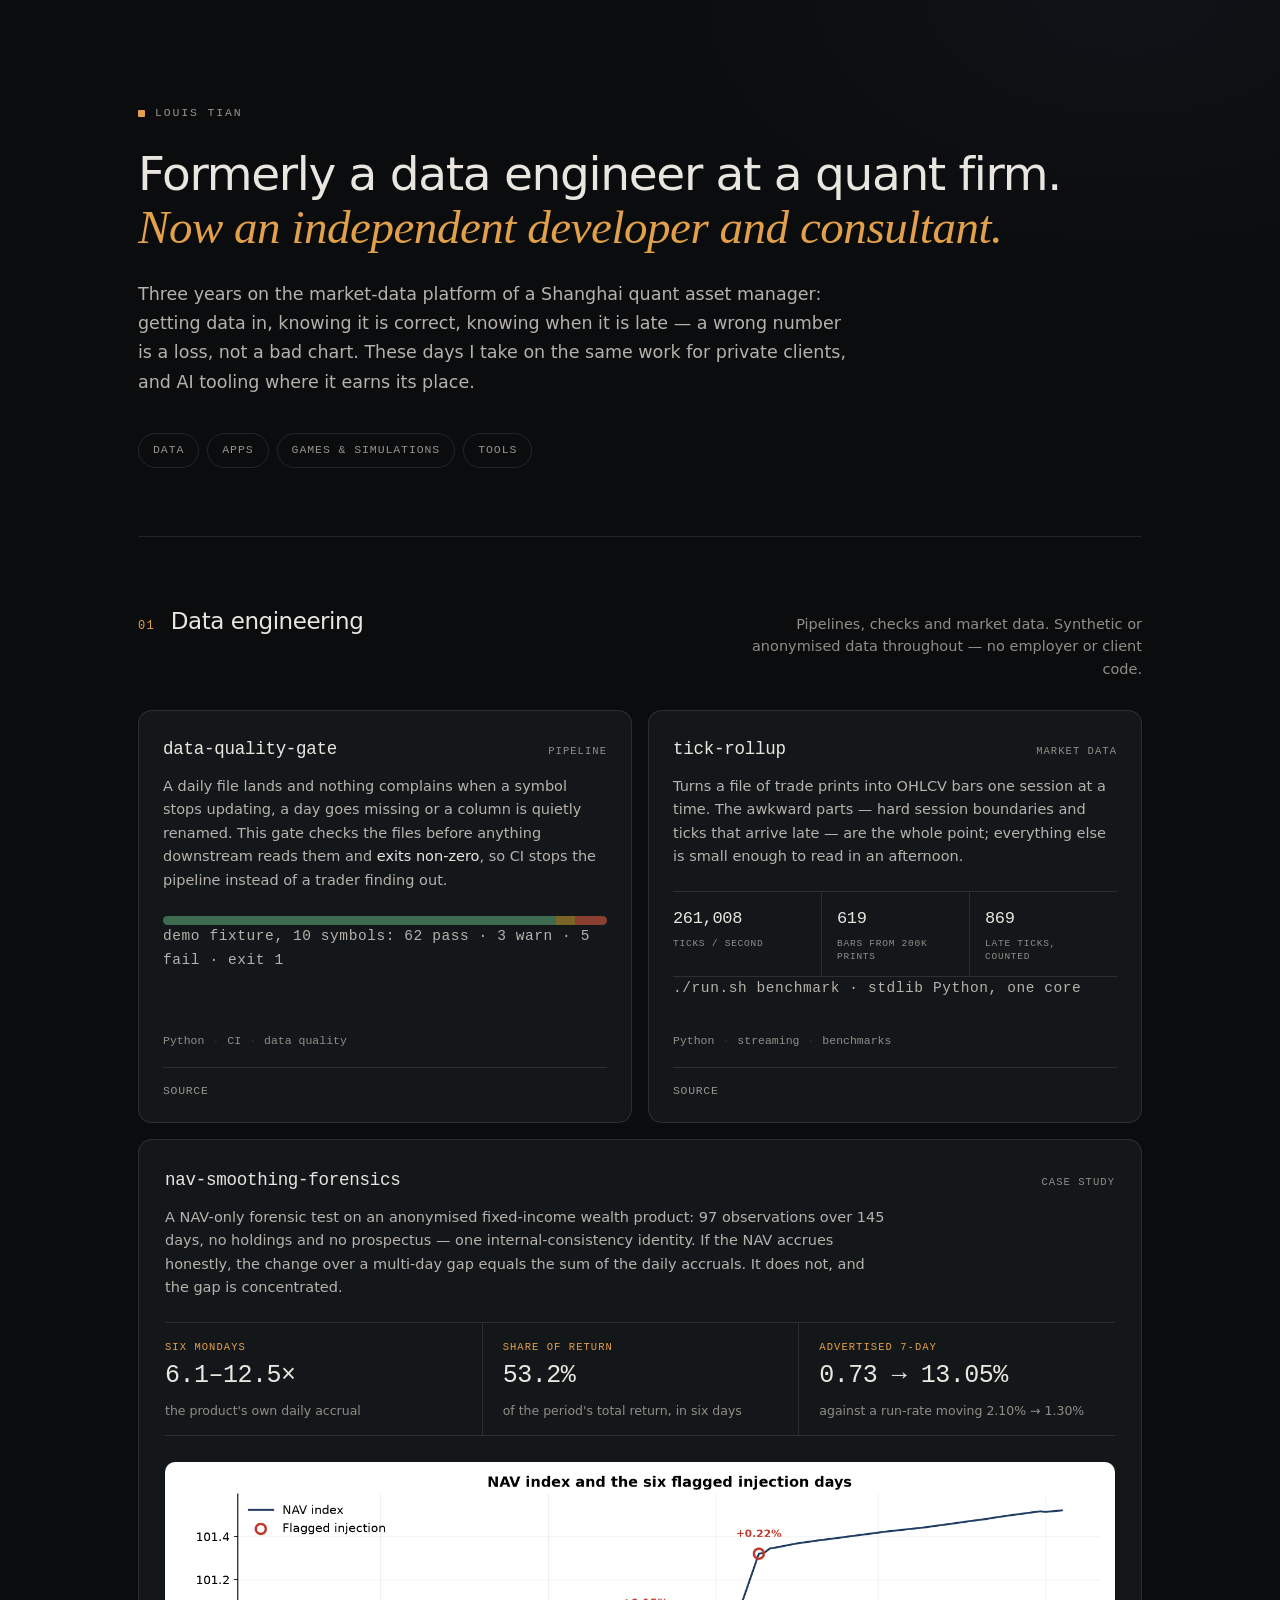
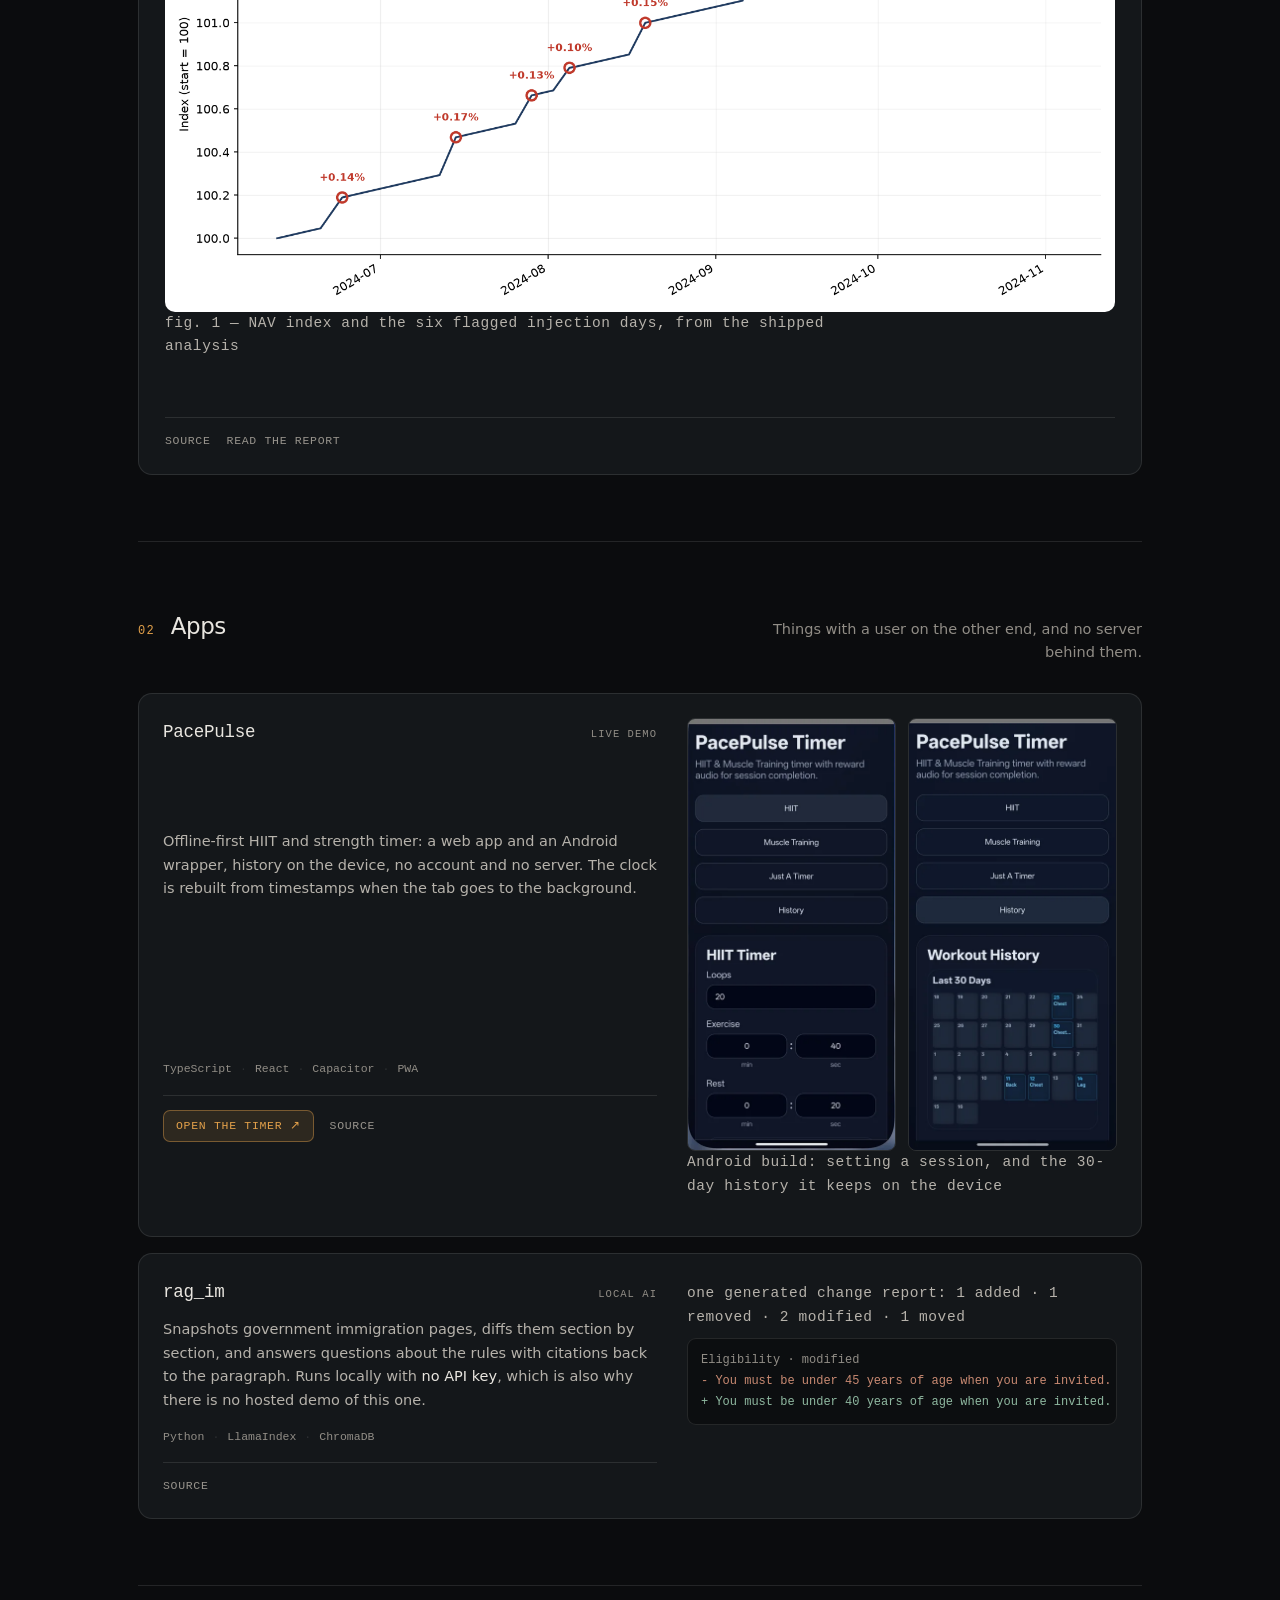
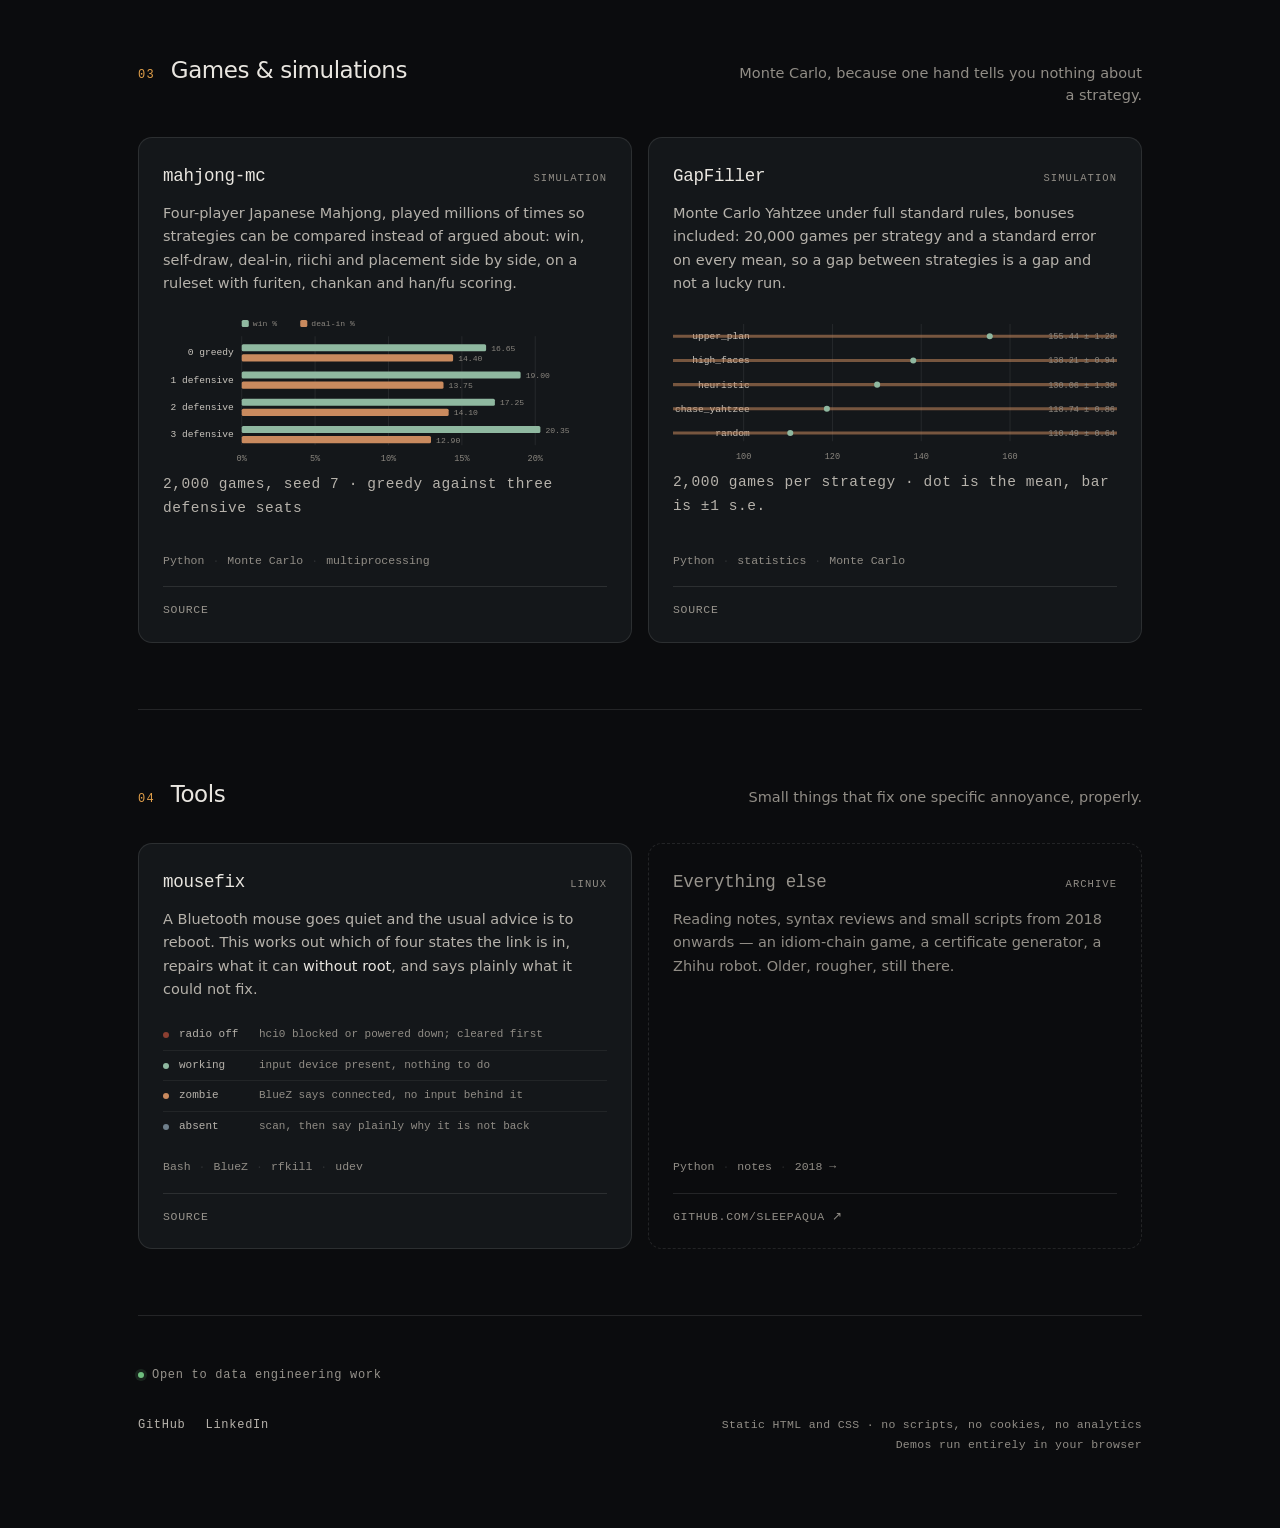
==== commit 16cae9bd: "Lift the secondary text a step for legibility" ====
--- a/index.html
+++ b/index.html
@@ -3,18 +3,18 @@
 <head>
 <meta charset="utf-8">
 <meta name="viewport" content="width=device-width, initial-scale=1">
-<title>Louis Tian — data engineer</title>
-<meta name="description" content="Data engineer: market data, pipeline checks, and simulations that put standard errors on the answer.">
+<title>Louis Tian — data engineer, independent developer</title>
+<meta name="description" content="Former data engineer at a Shanghai quant asset manager, now an independent developer and consultant: market data, pipeline checks, and AI tooling.">
 <meta name="theme-color" content="#0b0c0e">
-<meta property="og:title" content="Louis Tian — data engineer">
-<meta property="og:description" content="Market data, pipeline checks, and simulations that put standard errors on the answer.">
+<meta property="og:title" content="Louis Tian — data engineer, independent developer">
+<meta property="og:description" content="Former data engineer at a quant firm, now building data systems and AI tooling independently.">
 <meta property="og:type" content="website">
 <link rel="icon" href="data:image/svg+xml,%3Csvg xmlns='http://www.w3.org/2000/svg' viewBox='0 0 32 32'%3E%3Crect width='32' height='32' rx='7' fill='%230b0c0e'/%3E%3Cpath d='M9 23V10h3.2v10.2h6.4V23H9z' fill='%23e2a04a'/%3E%3C/svg%3E">
 <style>
   :root{
     --bg:#0b0c0e; --panel:#14171a; --panel-hi:#191d21;
     --line:rgba(255,255,255,.1); --line-hi:rgba(226,160,74,.42);
-    --ink:#e9e6e0; --body:#b6b2ab; --dim:#8f8b84; --faint:#8a867f;
+    --ink:#e9e6e0; --body:#b6b2ab; --dim:#97938c; --faint:#918d86;
     --accent:#e2a04a; --accent-soft:rgba(226,160,74,.12);
     --sage:#8fb8a0; --clay:#c98a5e;
     --sans:ui-sans-serif,system-ui,-apple-system,"Segoe UI",Roboto,Helvetica,Arial,sans-serif;
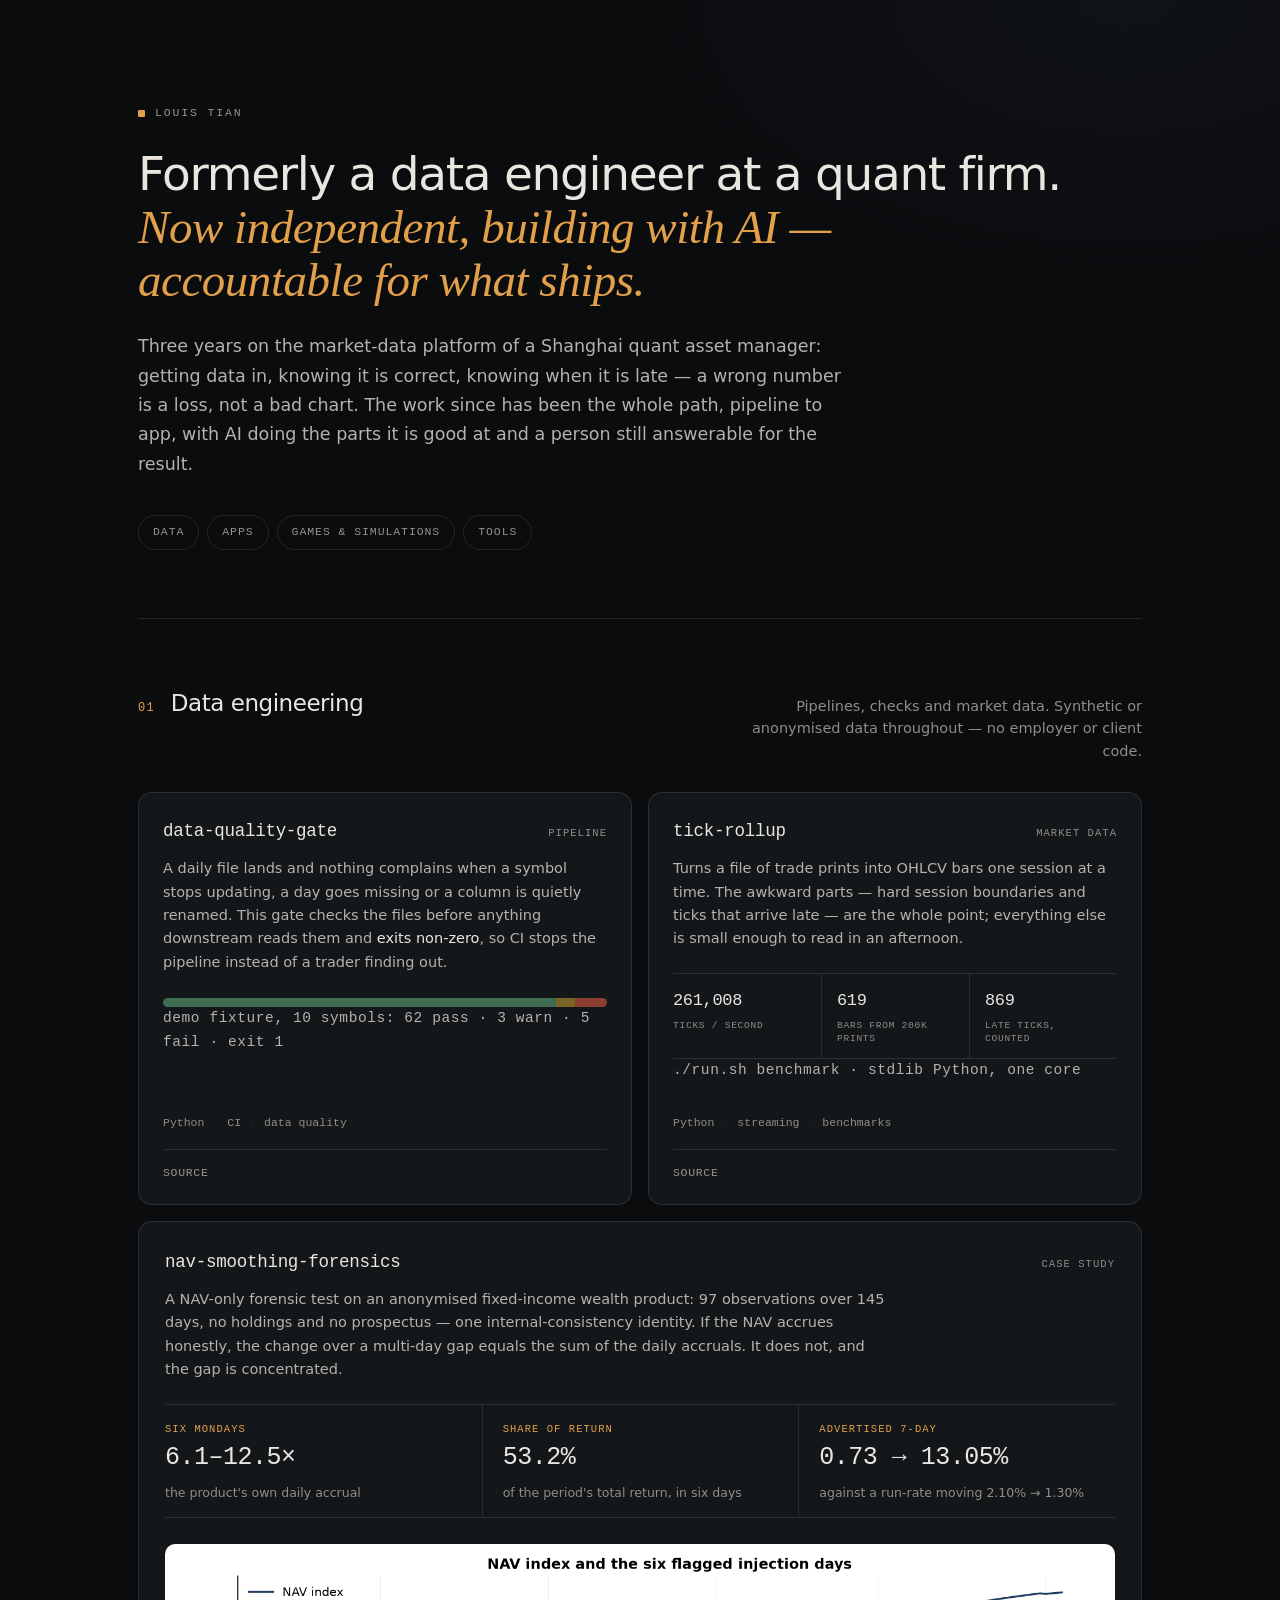
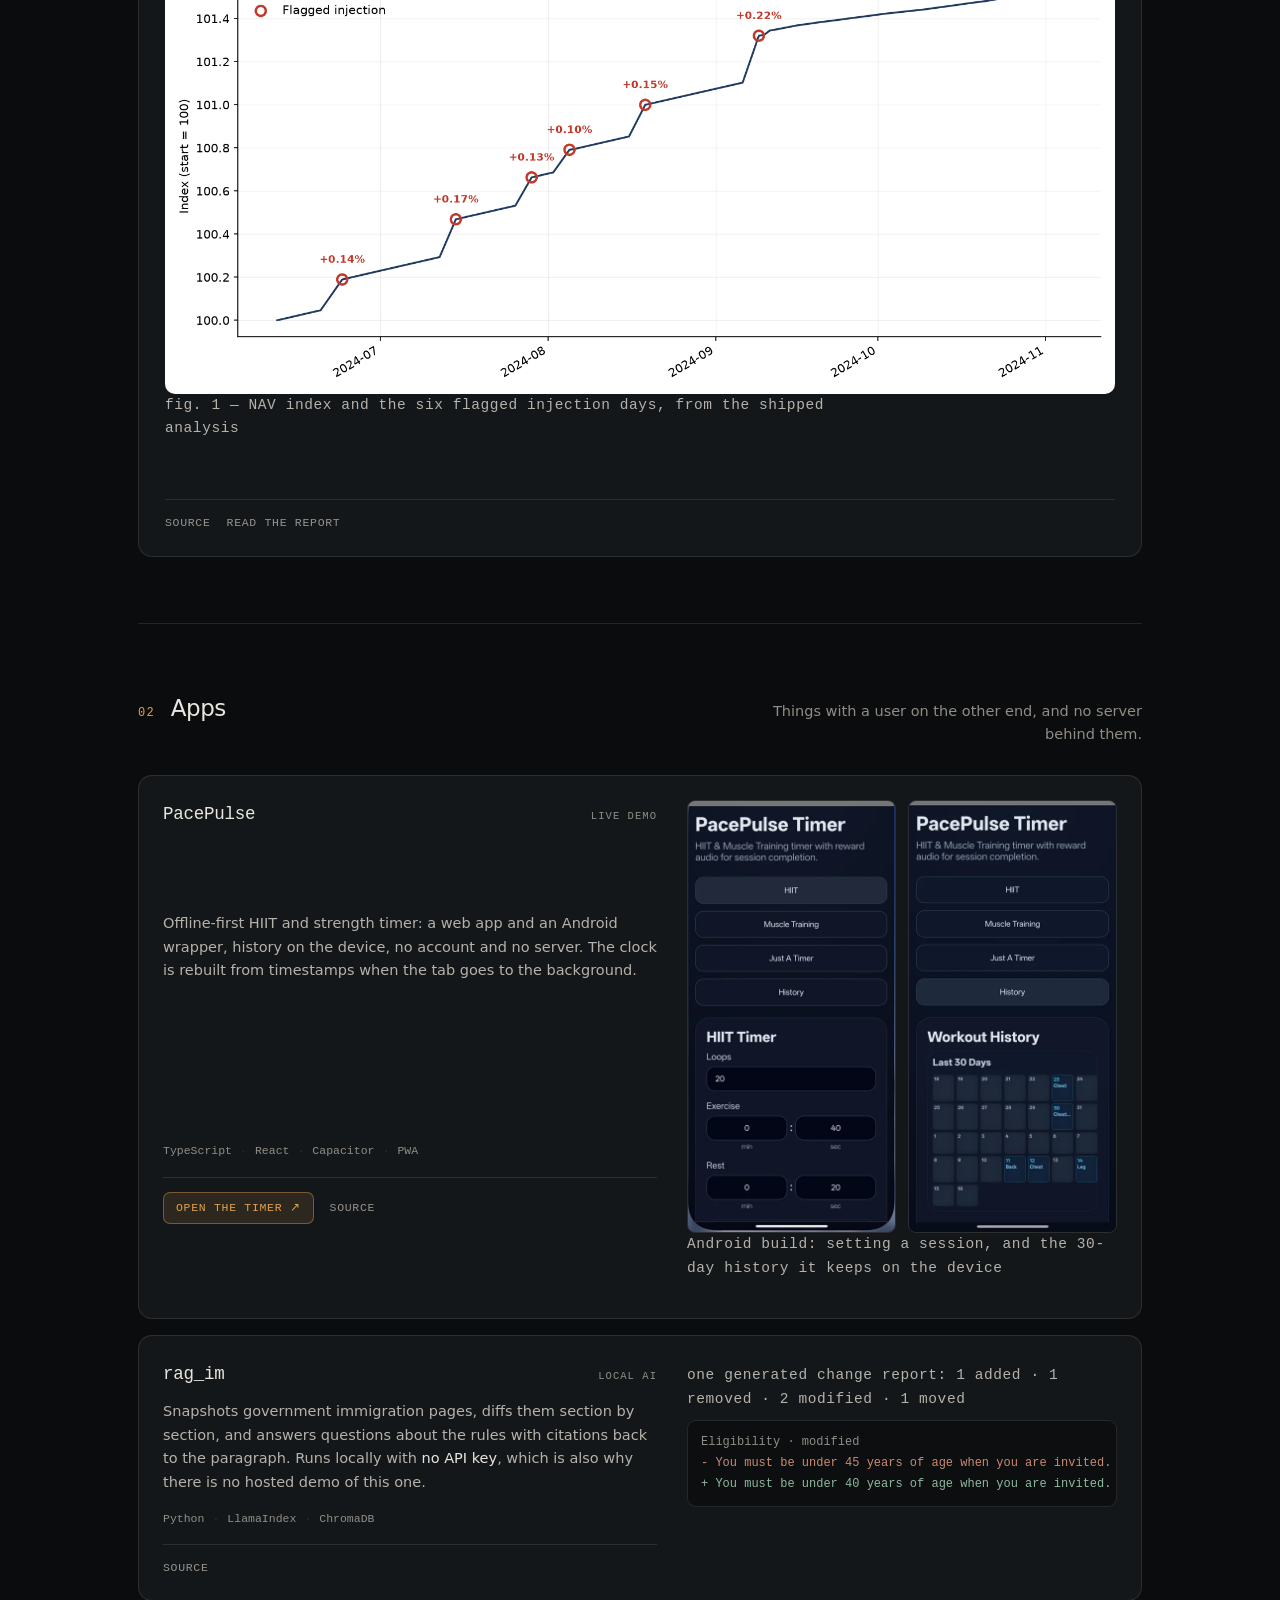
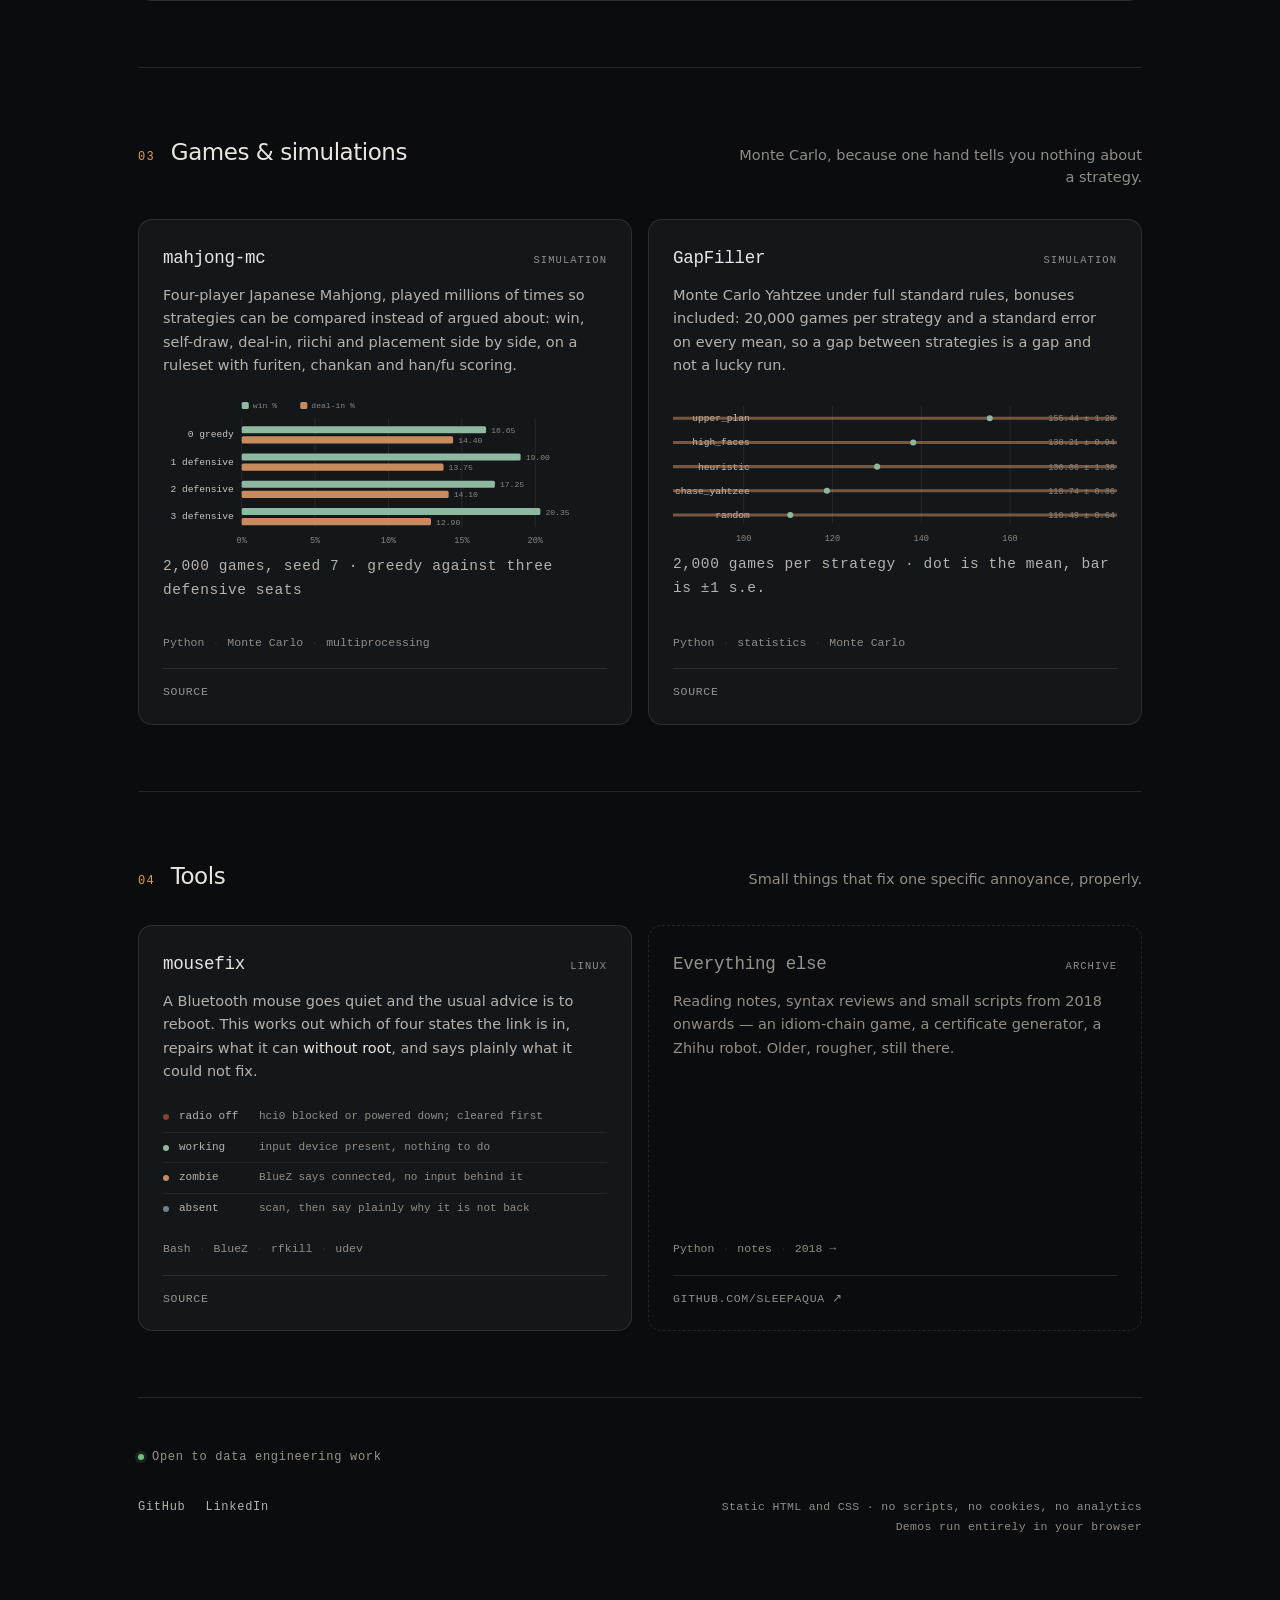
==== commit cd2ce813: "Restore the AI claim and put the accountability line in the headline 'AI-empowered' as an adjective " ====
--- a/index.html
+++ b/index.html
@@ -48,6 +48,7 @@
     font-size:clamp(30px,4.4vw,47px);font-weight:500;line-height:1.12;letter-spacing:-.028em;
   }
   h1 .nb{white-space:nowrap}
+  @media(max-width:760px){h1 br.br-d{display:none}}
   h1 em{font-family:var(--serif);font-style:italic;font-weight:400;letter-spacing:-.01em;color:var(--accent)}
   .lede{margin:0;max-width:64ch;font-size:17.5px;line-height:1.68;color:var(--body)}
   .jump{display:flex;flex-wrap:wrap;gap:8px;margin-top:36px}
@@ -197,11 +198,14 @@
 
   <header class="hero">
     <p class="eyebrow">Louis Tian</p>
-    <h1>Formerly a data engineer at a <span class="nb">quant firm.</span> <em>Now an independent developer and consultant.</em></h1>
+    <h1>Formerly a data engineer at a quant firm.<br class="br-d">
+      <em>Now independent, building with AI —<br class="br-d">
+      accountable for what ships.</em></h1>
     <p class="lede">
       Three years on the market-data platform of a Shanghai quant asset manager: getting data in,
       knowing it is correct, knowing when it is late — a wrong number is a loss, not a bad chart.
-      These days I take on the same work for private clients, and AI tooling where it earns its place.
+      The work since has been the whole path, pipeline to app, with AI doing the parts it is good at
+      and a person still answerable for the result.
     </p>
     <nav class="jump" aria-label="Sections">
       <a href="#data">Data</a>
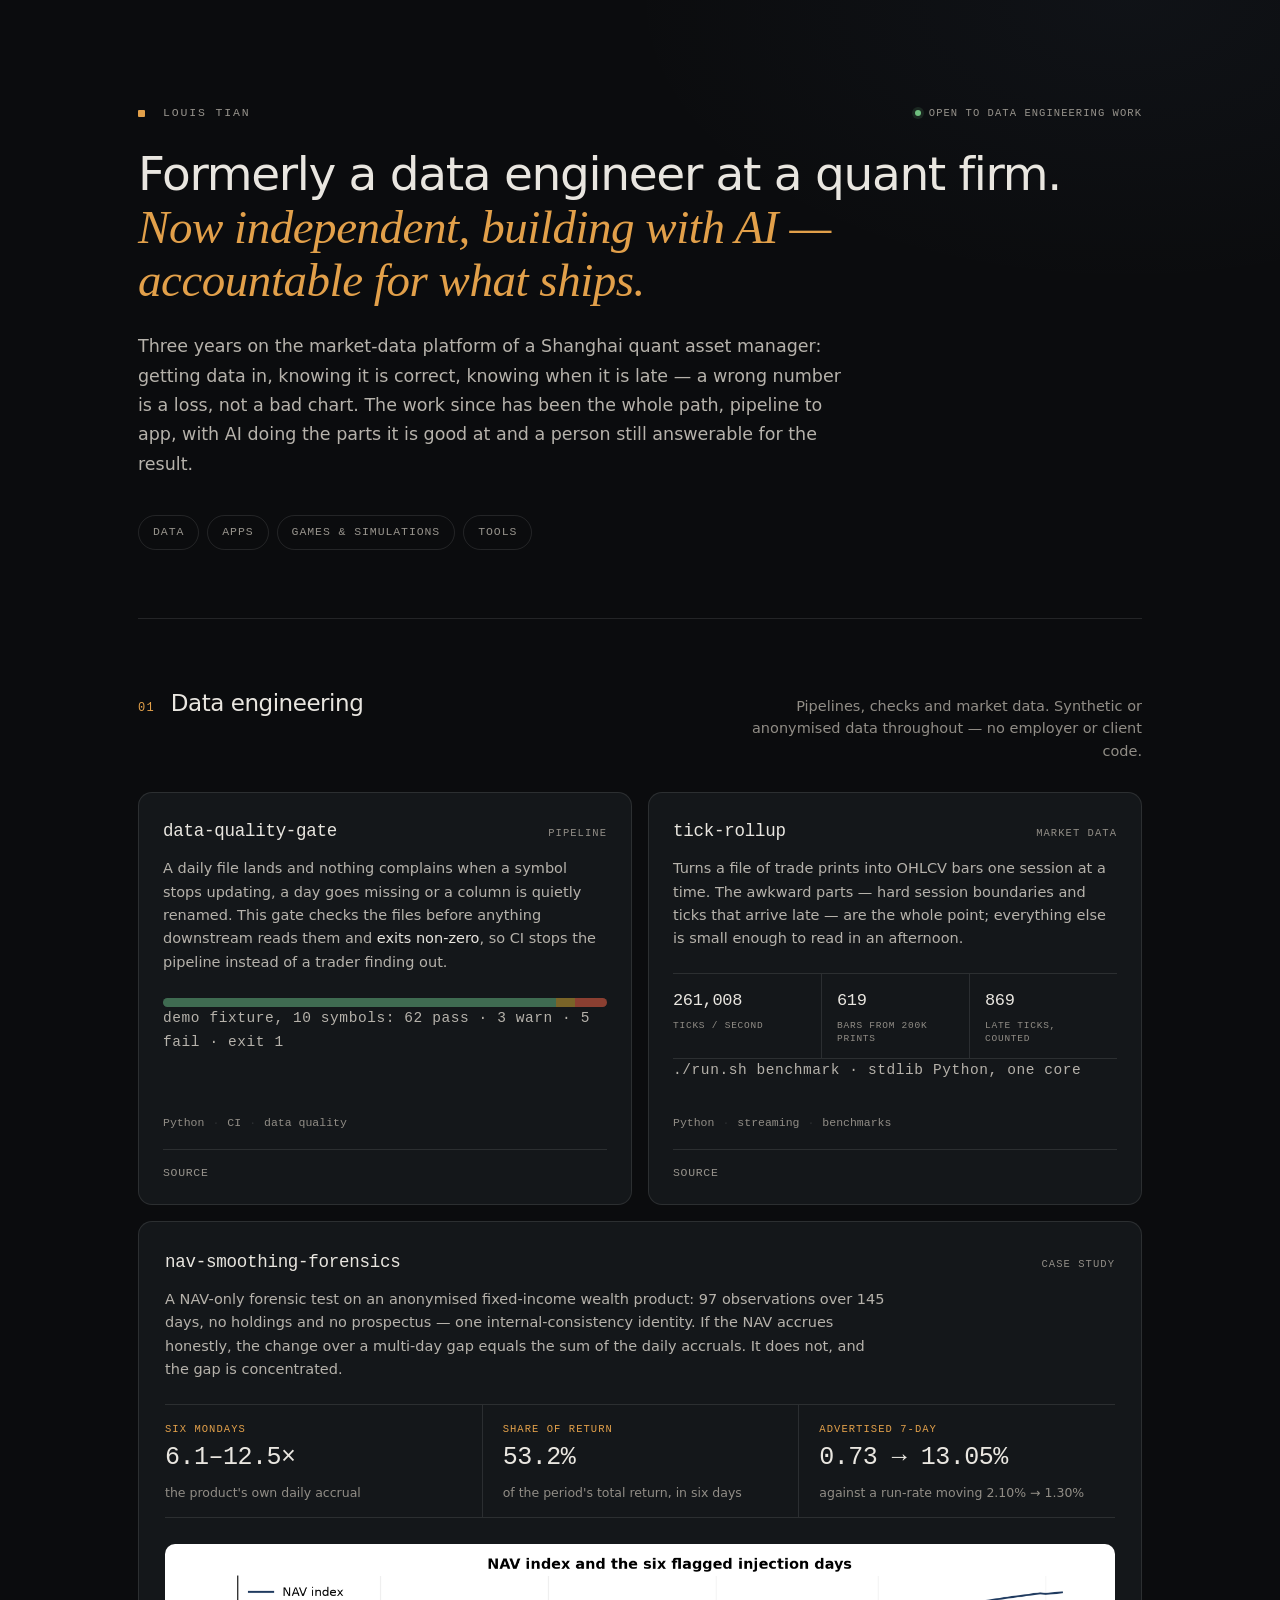
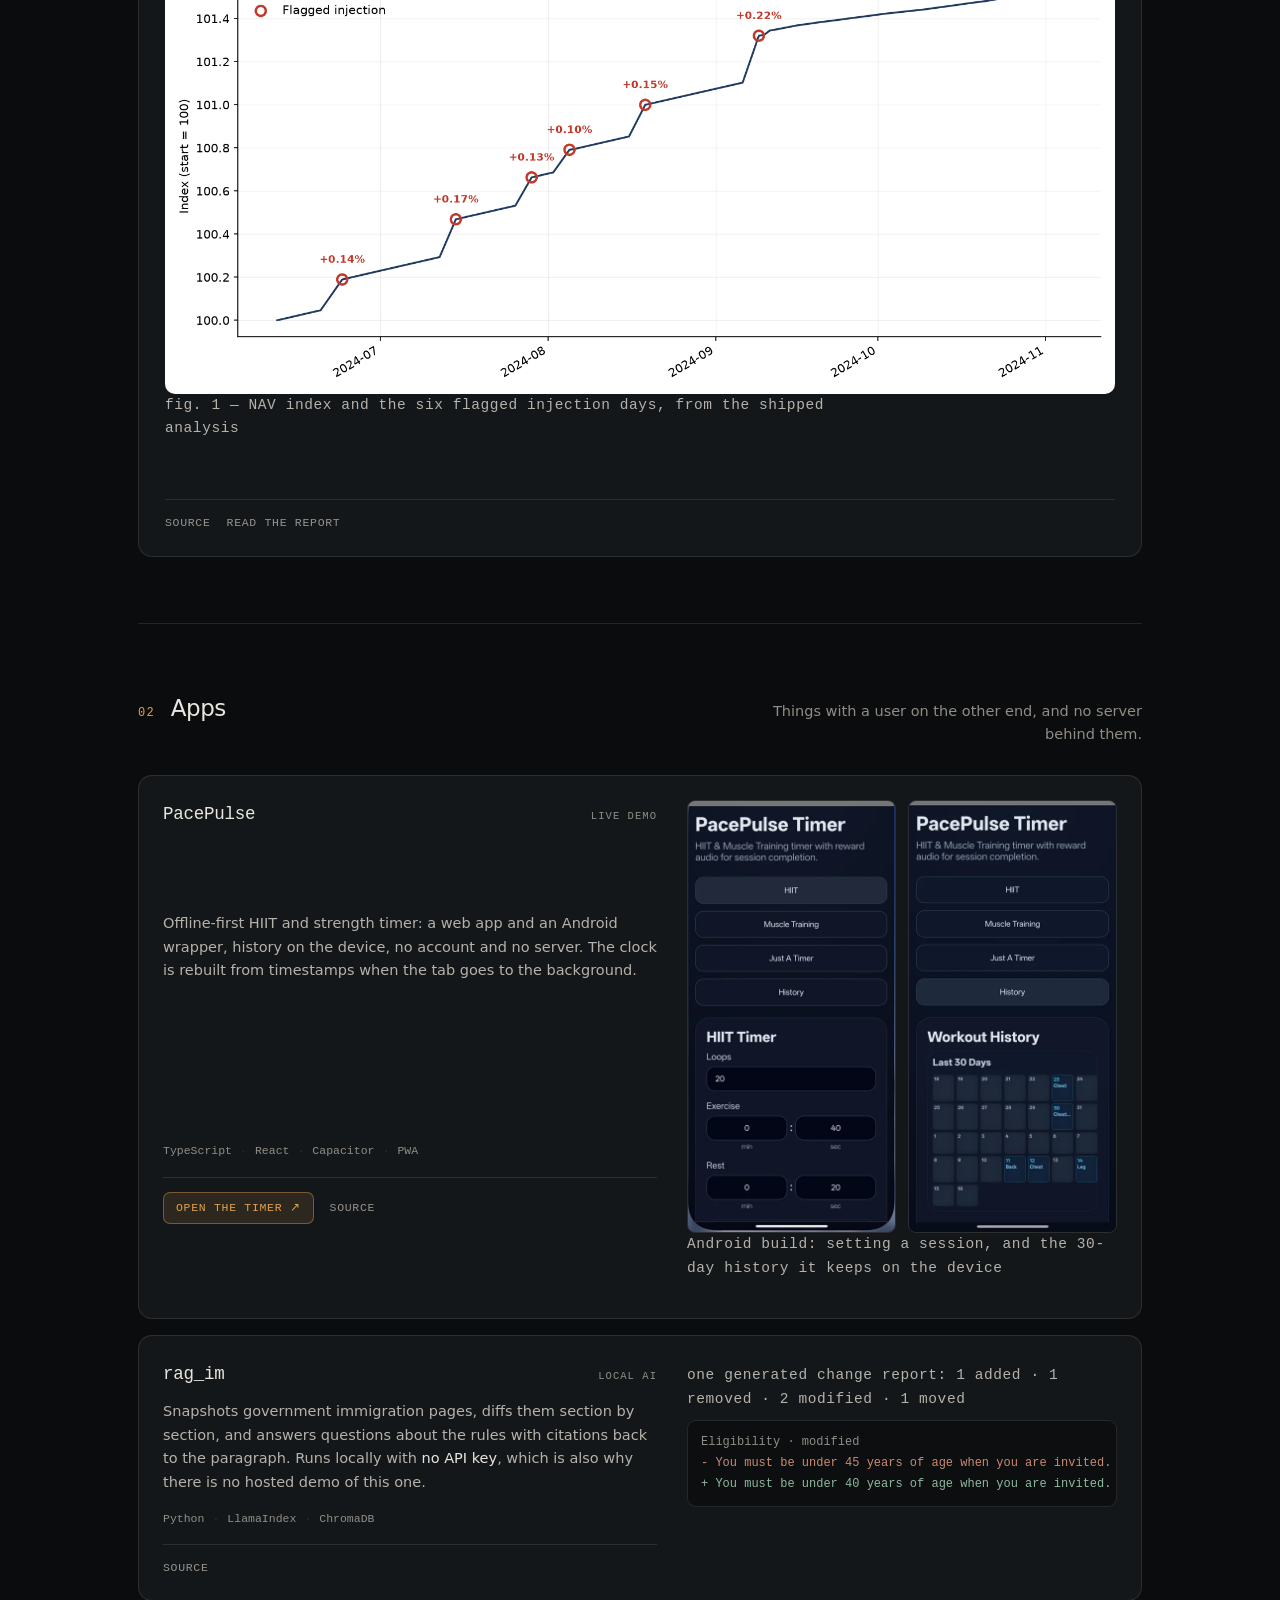
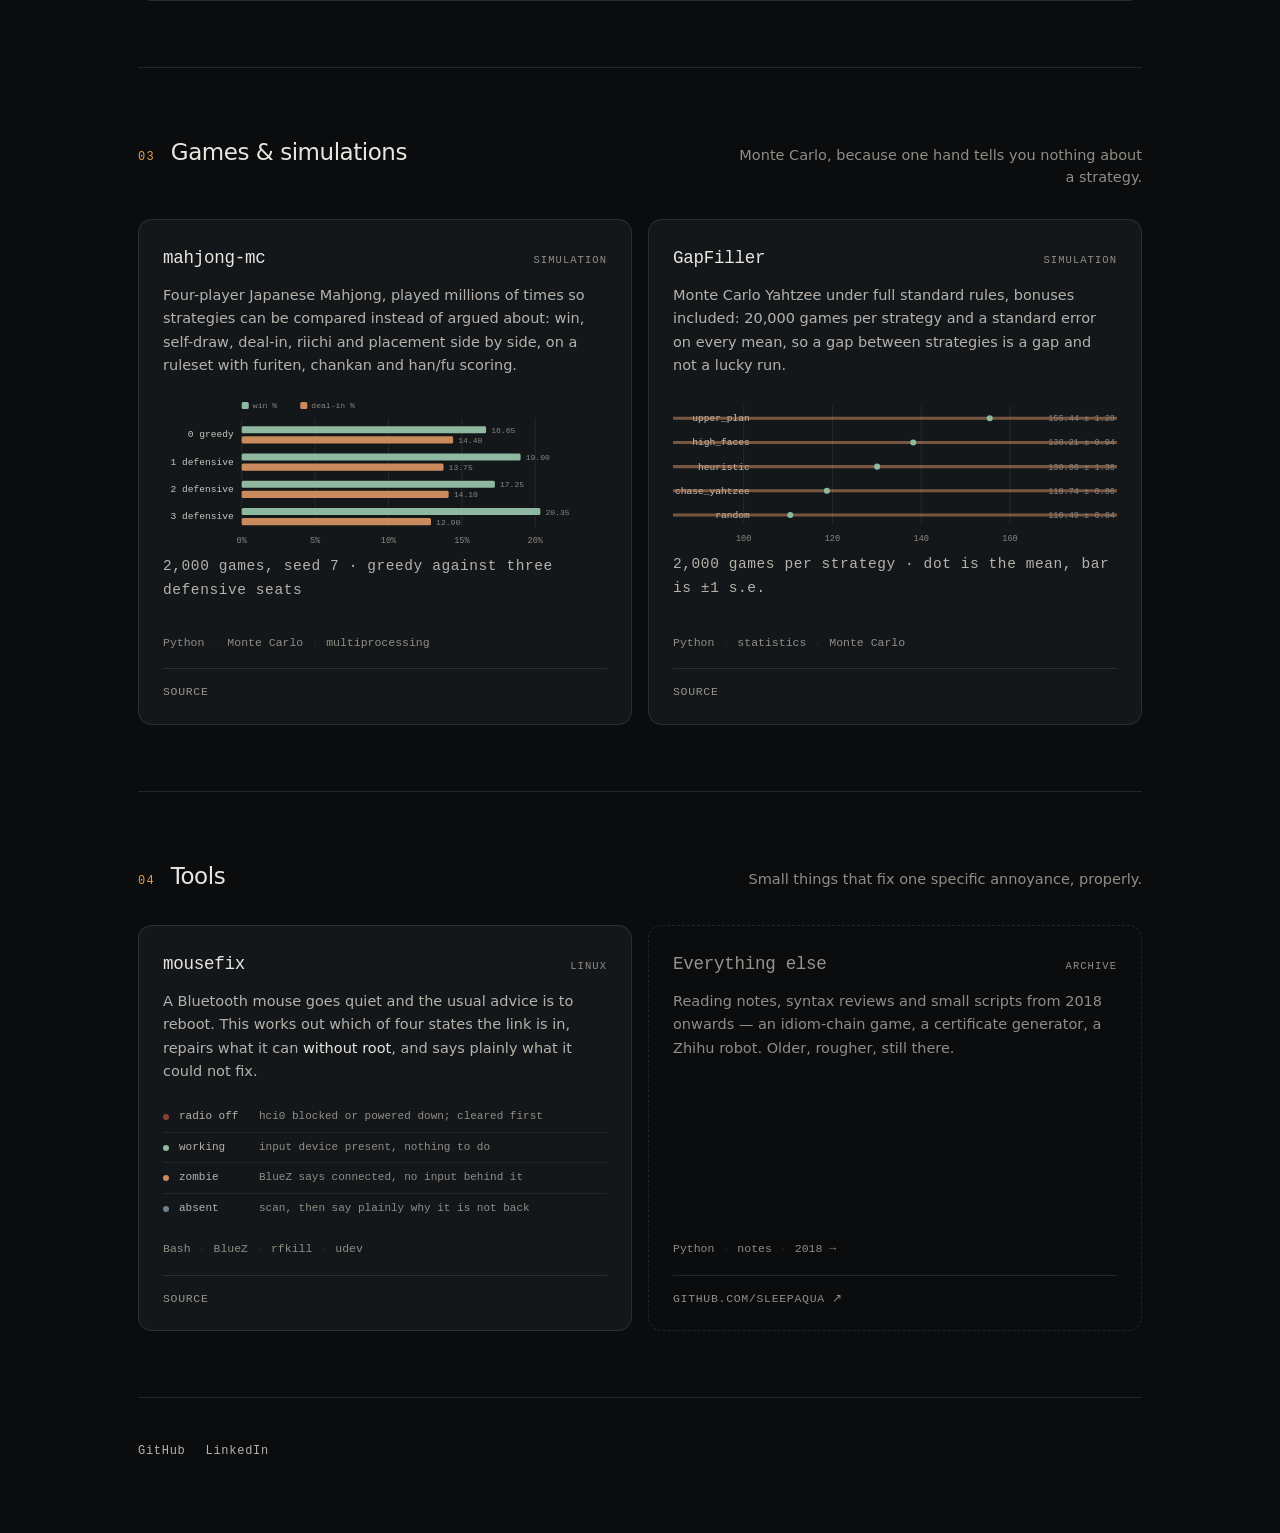
==== commit 7802e194: "Move the availability line to the top of the hero, drop the footer note 'Open to data engineering wo" ====
--- a/index.html
+++ b/index.html
@@ -39,10 +39,16 @@
   /* ---------- hero ---------- */
   .hero{padding:104px 0 68px;border-bottom:1px solid var(--line)}
   .eyebrow{
-    display:flex;align-items:center;gap:10px;margin:0 0 26px;
+    display:flex;align-items:center;flex-wrap:wrap;gap:10px 18px;margin:0 0 26px;
     font-family:var(--mono);font-size:11.5px;letter-spacing:.16em;text-transform:uppercase;color:var(--dim);
   }
-  .eyebrow::before{content:"";width:7px;height:7px;background:var(--accent);border-radius:1px;display:block}
+  .eyebrow::before{content:"";width:7px;height:7px;background:var(--accent);border-radius:1px;display:block;flex:none}
+  .eyebrow .who{flex:none}
+  .eyebrow .open{
+    margin-left:auto;display:inline-flex;align-items:center;gap:8px;
+    font-size:10.5px;letter-spacing:.1em;color:var(--dim);
+  }
+  .eyebrow .open::before{content:"";width:6px;height:6px;border-radius:50%;background:#6fbf7f;box-shadow:0 0 0 3px rgba(111,191,127,.14)}
   h1{
     margin:0 0 26px;max-width:36ch;
     font-size:clamp(30px,4.4vw,47px);font-weight:500;line-height:1.12;letter-spacing:-.028em;
@@ -187,17 +193,13 @@
   .foot-links{display:flex;gap:20px;font-family:var(--mono);font-size:12px;letter-spacing:.06em}
   .foot-links a{color:var(--body);transition:color .16s}
   .foot-links a:hover{color:var(--accent)}
-  .foot-meta{margin:0;font-family:var(--mono);font-size:11.5px;color:var(--faint);letter-spacing:.03em;line-height:1.8;text-align:right}
-  @media(max-width:640px){.foot-meta{text-align:left}}
-  .open{display:inline-flex;align-items:center;gap:8px;margin:0 0 30px;font-family:var(--mono);font-size:12px;letter-spacing:.06em;color:var(--dim)}
-  .open::before{content:"";width:6px;height:6px;border-radius:50%;background:#6fbf7f;box-shadow:0 0 0 3px rgba(111,191,127,.14)}
-</style>
+  </style>
 </head>
 <body>
 <div class="wrap">
 
   <header class="hero">
-    <p class="eyebrow">Louis Tian</p>
+    <p class="eyebrow"><span class="who">Louis Tian</span><span class="open">Open to data engineering work</span></p>
     <h1>Formerly a data engineer at a quant firm.<br class="br-d">
       <em>Now independent, building with AI —<br class="br-d">
       accountable for what ships.</em></h1>
@@ -525,16 +527,11 @@
   </main>
 
   <footer>
-    <p class="open">Open to data engineering work</p>
     <div class="foot-row">
       <div class="foot-links">
         <a href="https://github.com/SleepAqua">GitHub</a>
         <a href="https://linkedin.com/in/xiaxu-tian">LinkedIn</a>
       </div>
-      <p class="foot-meta">
-        Static HTML and CSS · no scripts, no cookies, no analytics<br>
-        Demos run entirely in your browser
-      </p>
     </div>
   </footer>
 
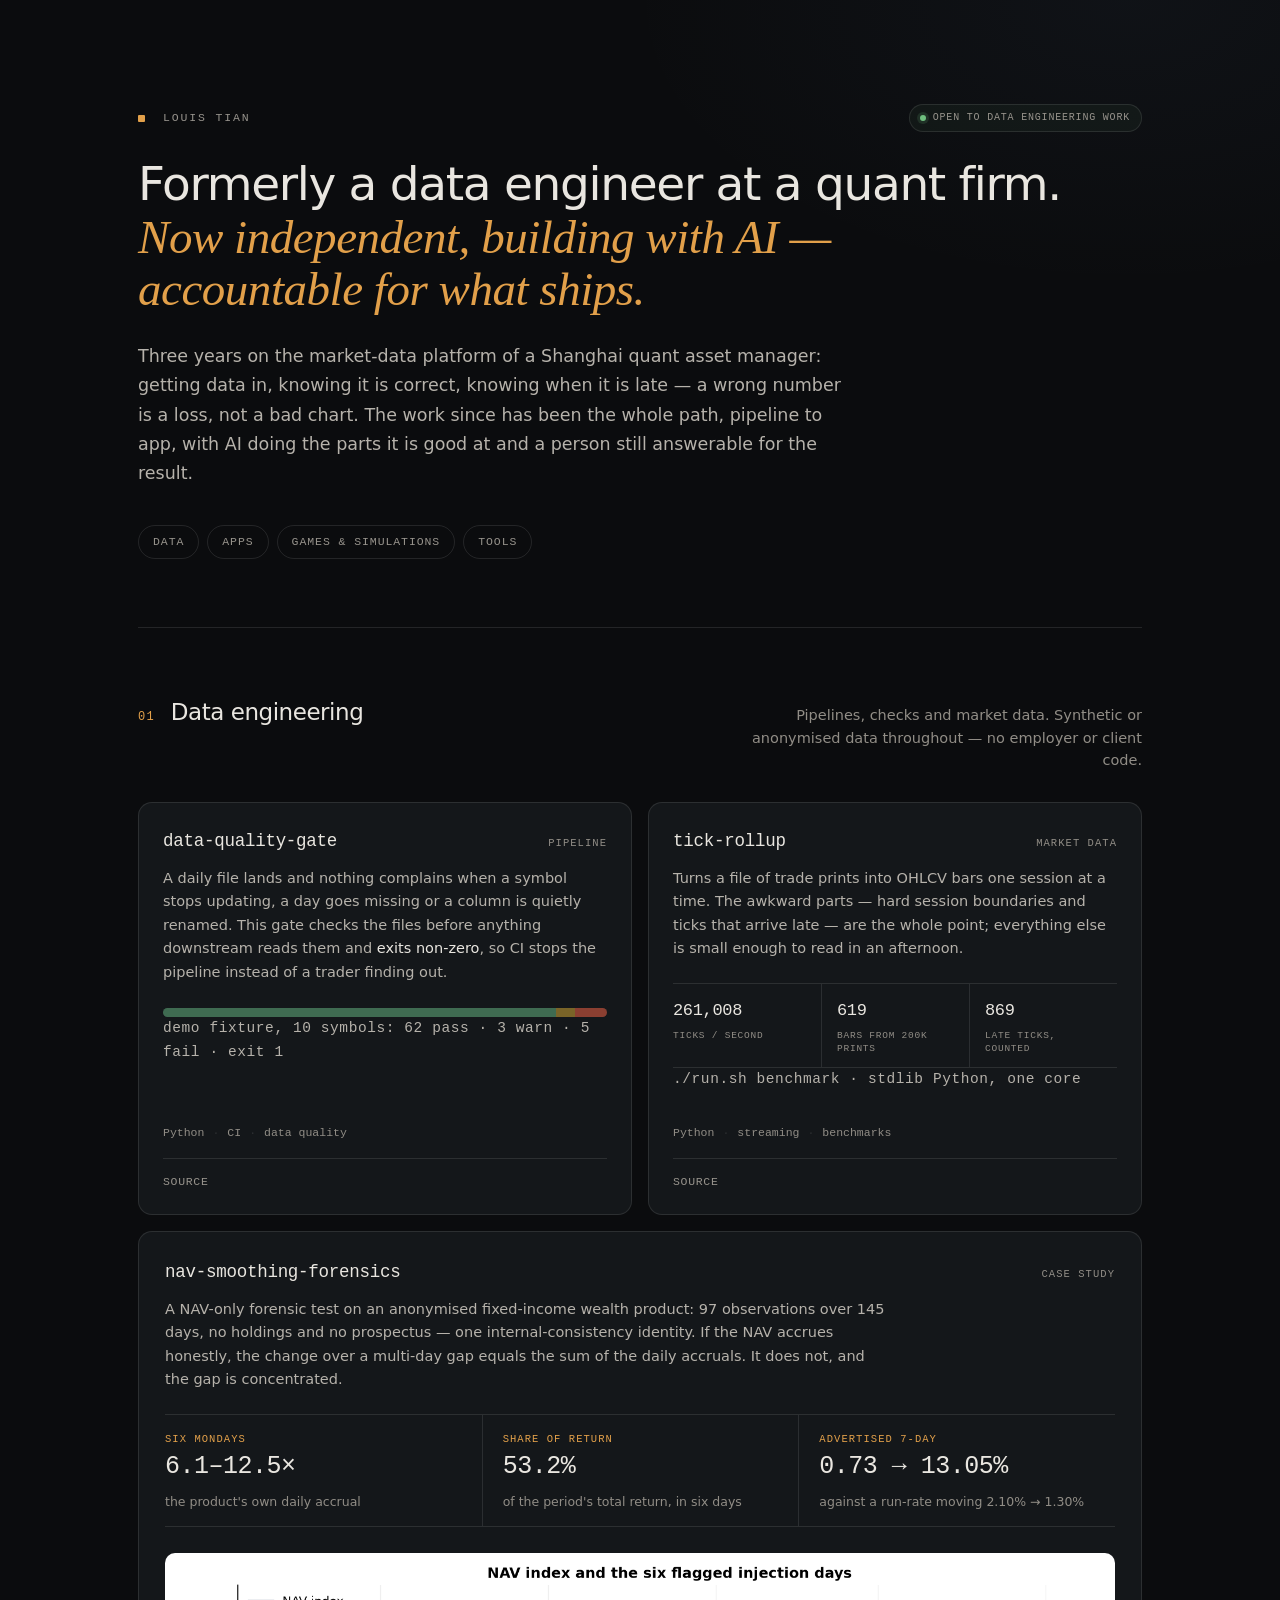
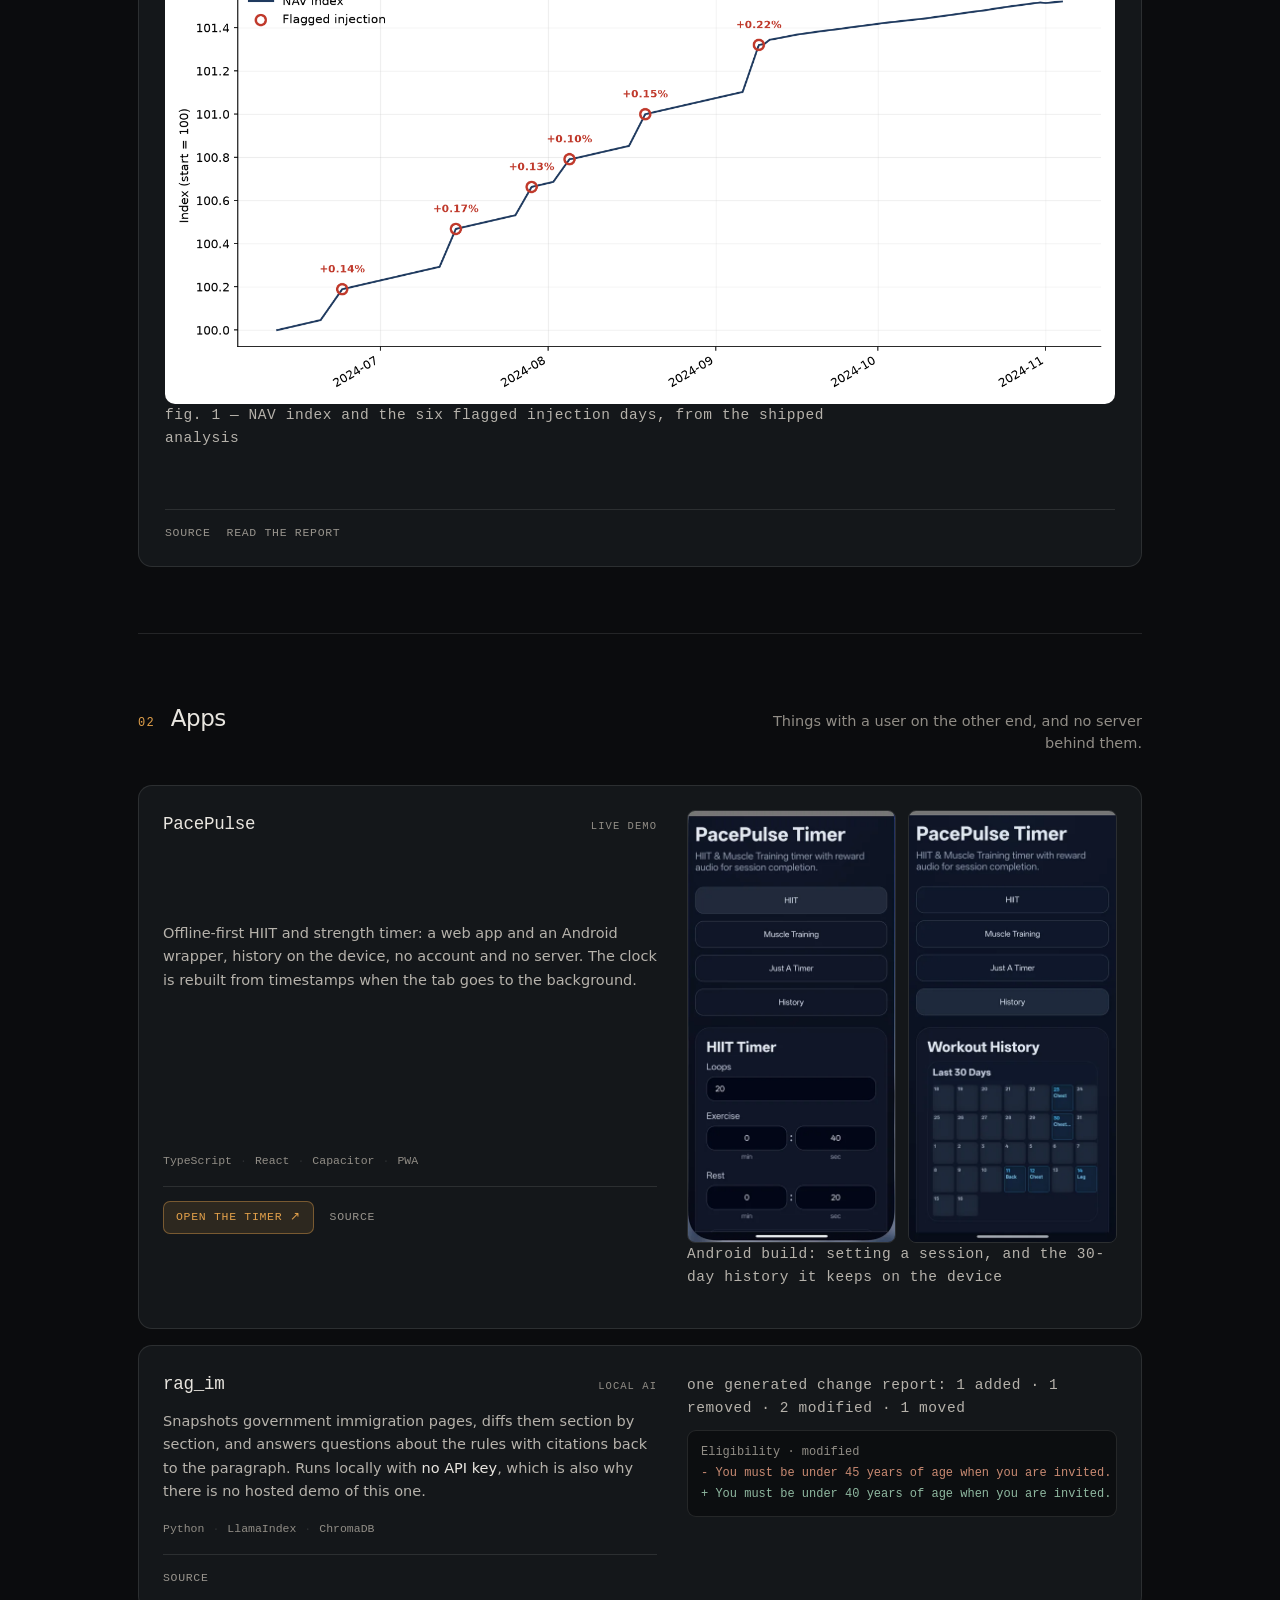
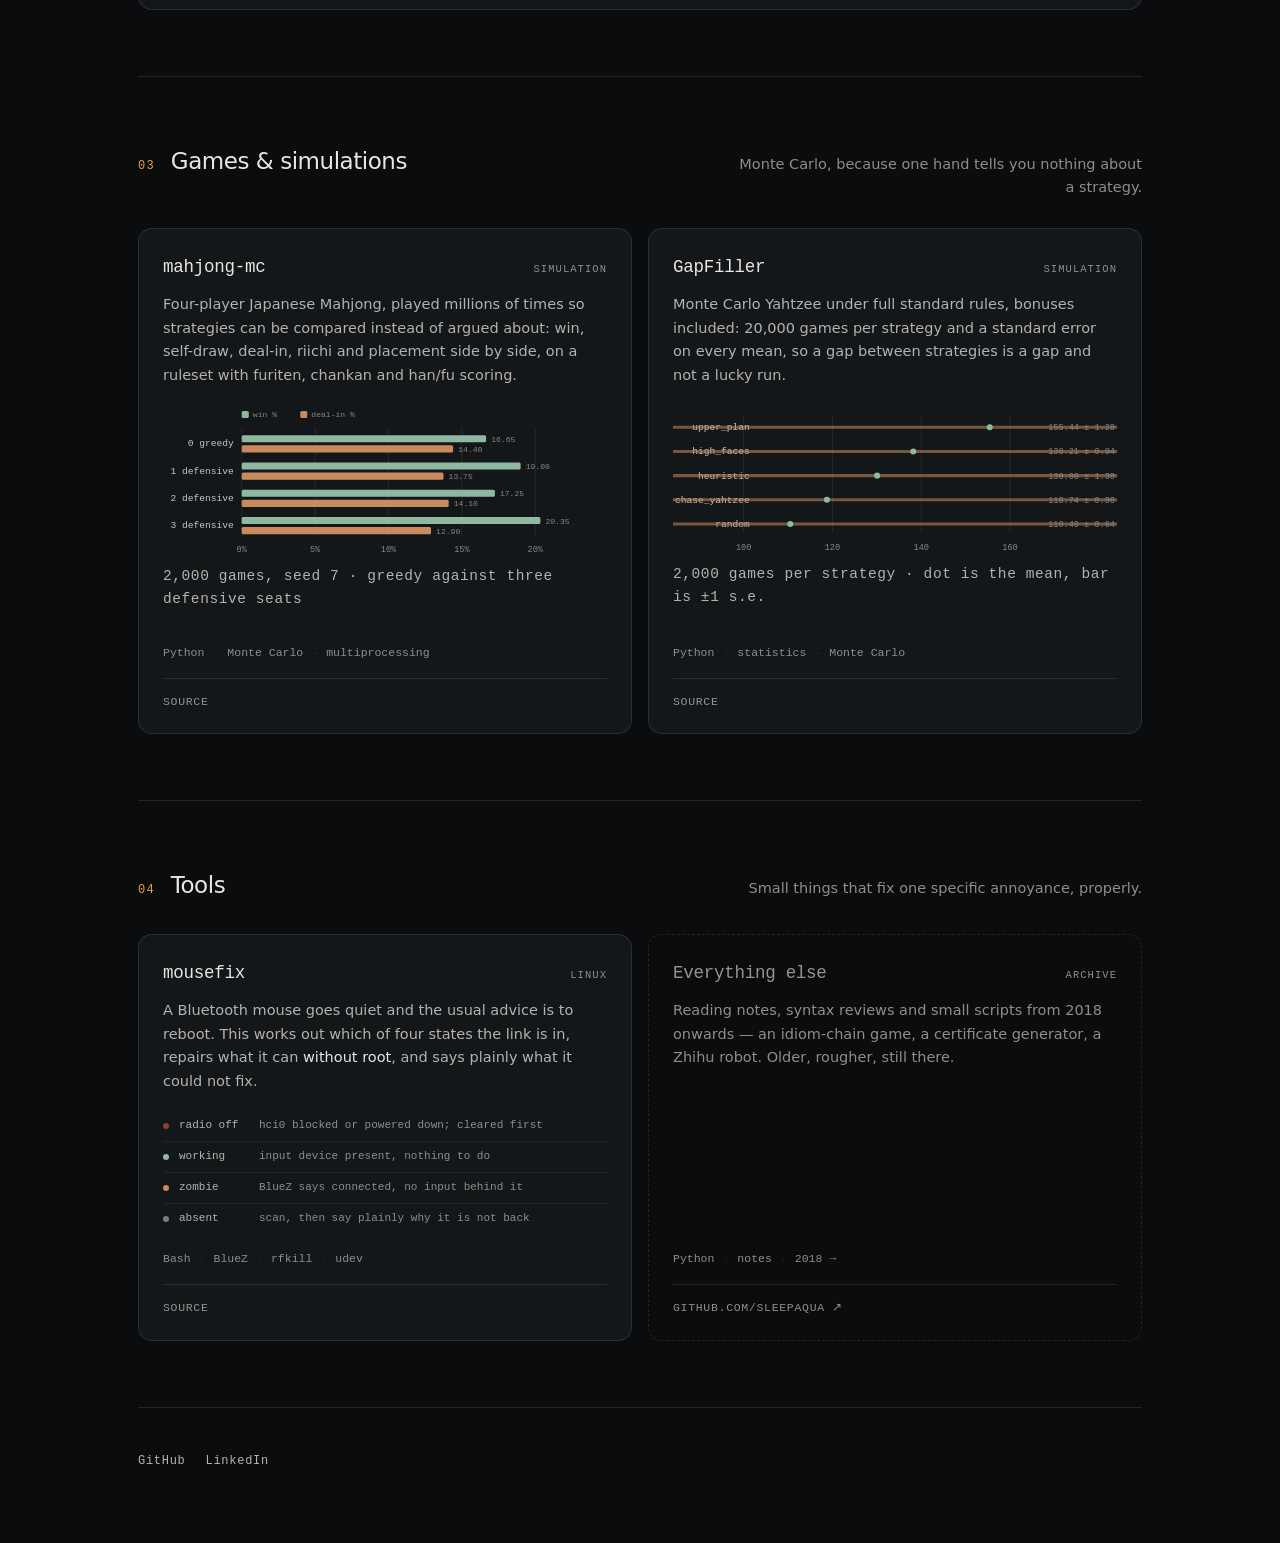
==== commit afe4474e: "Give the availability badge a pill and left-align it when it wraps" ====
--- a/index.html
+++ b/index.html
@@ -45,10 +45,13 @@
   .eyebrow::before{content:"";width:7px;height:7px;background:var(--accent);border-radius:1px;display:block;flex:none}
   .eyebrow .who{flex:none}
   .eyebrow .open{
-    margin-left:auto;display:inline-flex;align-items:center;gap:8px;
-    font-size:10.5px;letter-spacing:.1em;color:var(--dim);
+    margin-left:auto;display:inline-flex;align-items:center;gap:7px;
+    font-size:10px;letter-spacing:.08em;color:var(--dim);
+    border:1px solid rgba(255,255,255,.1);border-radius:999px;padding:5px 11px 5px 10px;
+    background:rgba(111,191,127,.05);
   }
   .eyebrow .open::before{content:"";width:6px;height:6px;border-radius:50%;background:#6fbf7f;box-shadow:0 0 0 3px rgba(111,191,127,.14)}
+  @media(max-width:560px){.eyebrow .open{margin-left:0}}
   h1{
     margin:0 0 26px;max-width:36ch;
     font-size:clamp(30px,4.4vw,47px);font-weight:500;line-height:1.12;letter-spacing:-.028em;
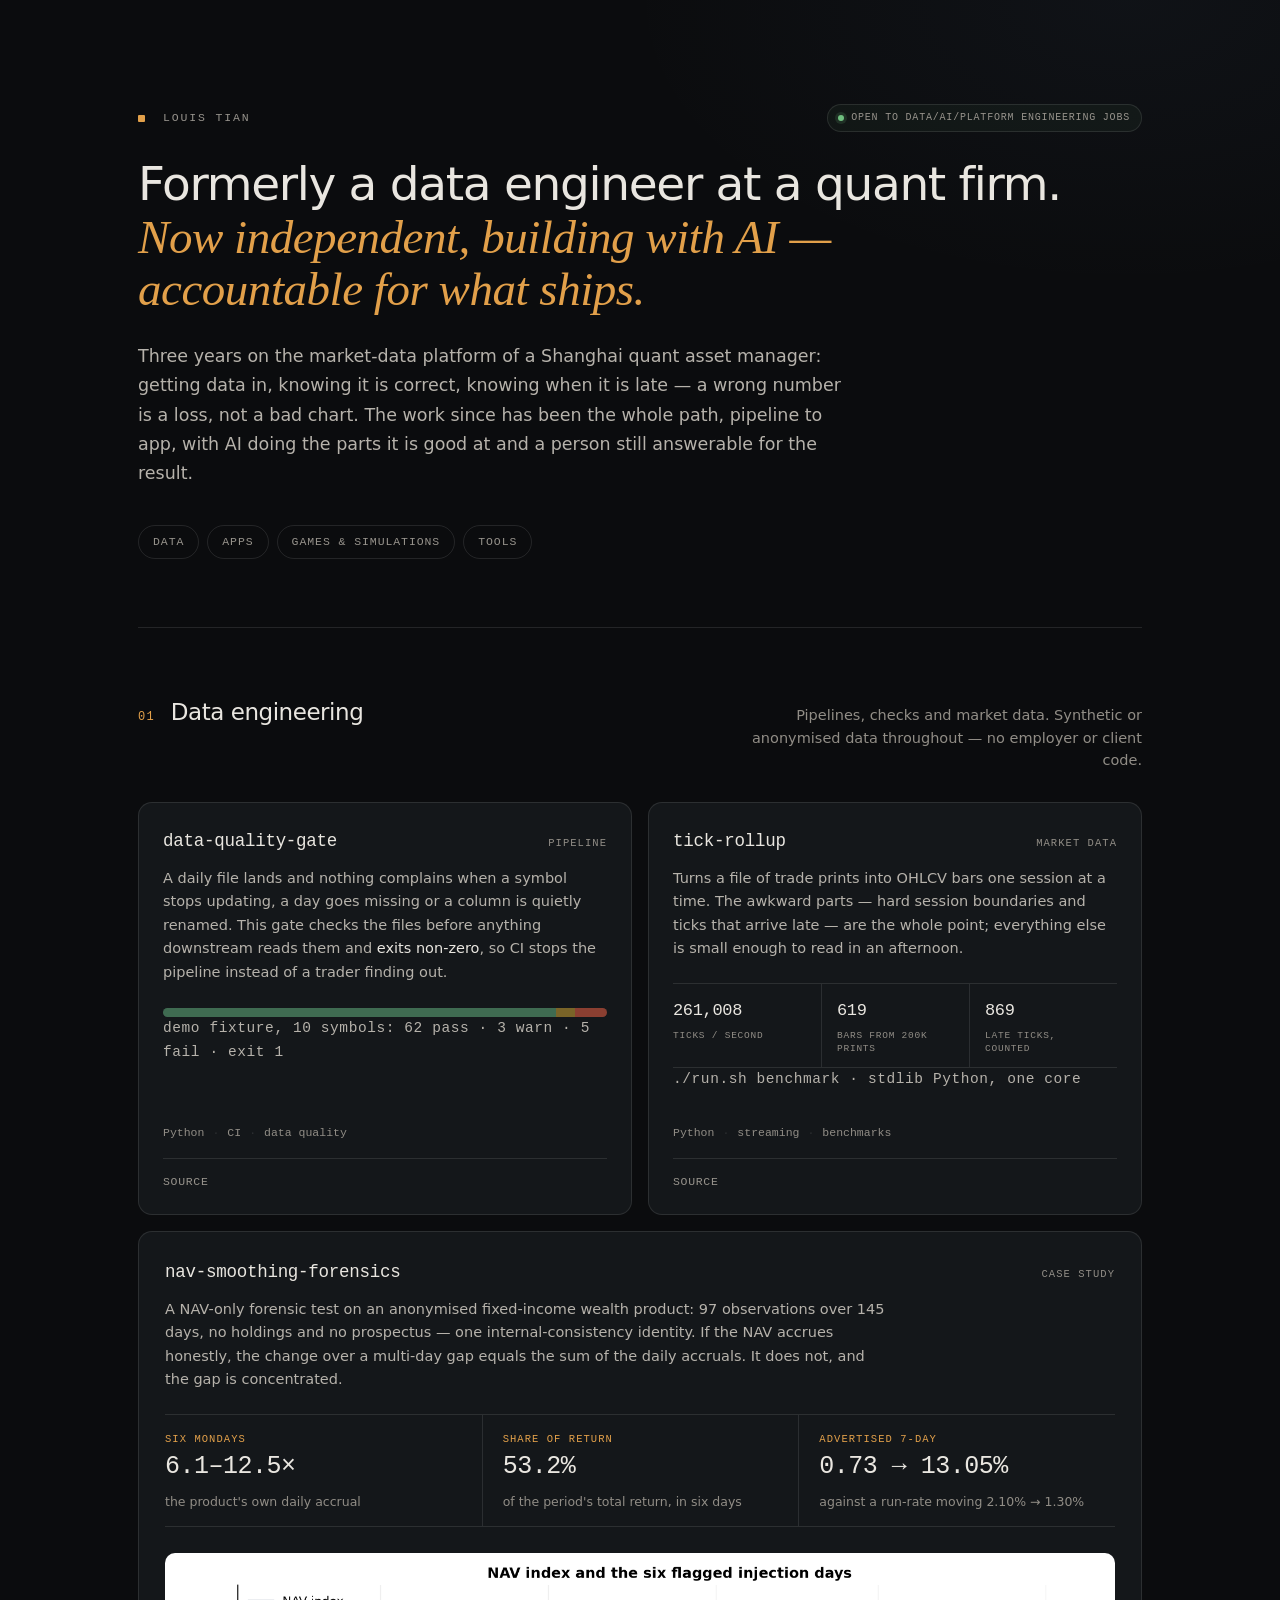
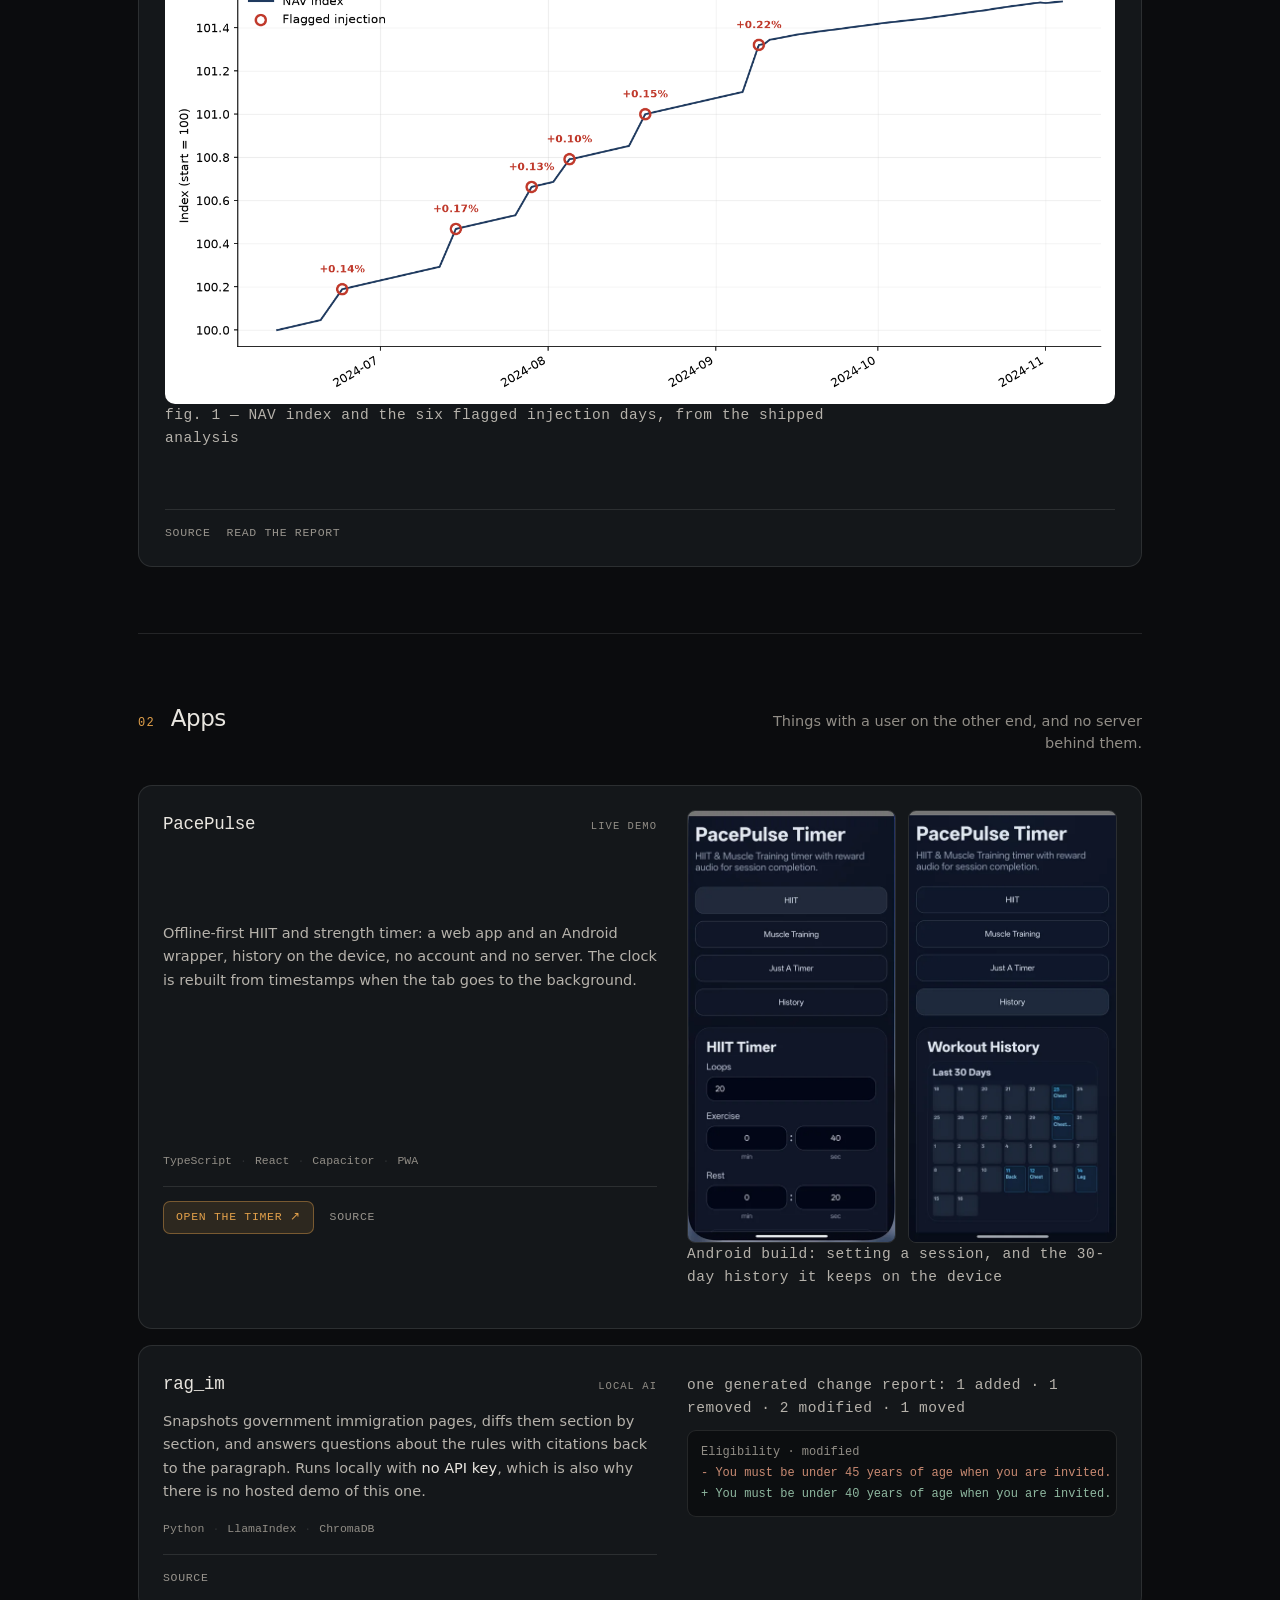
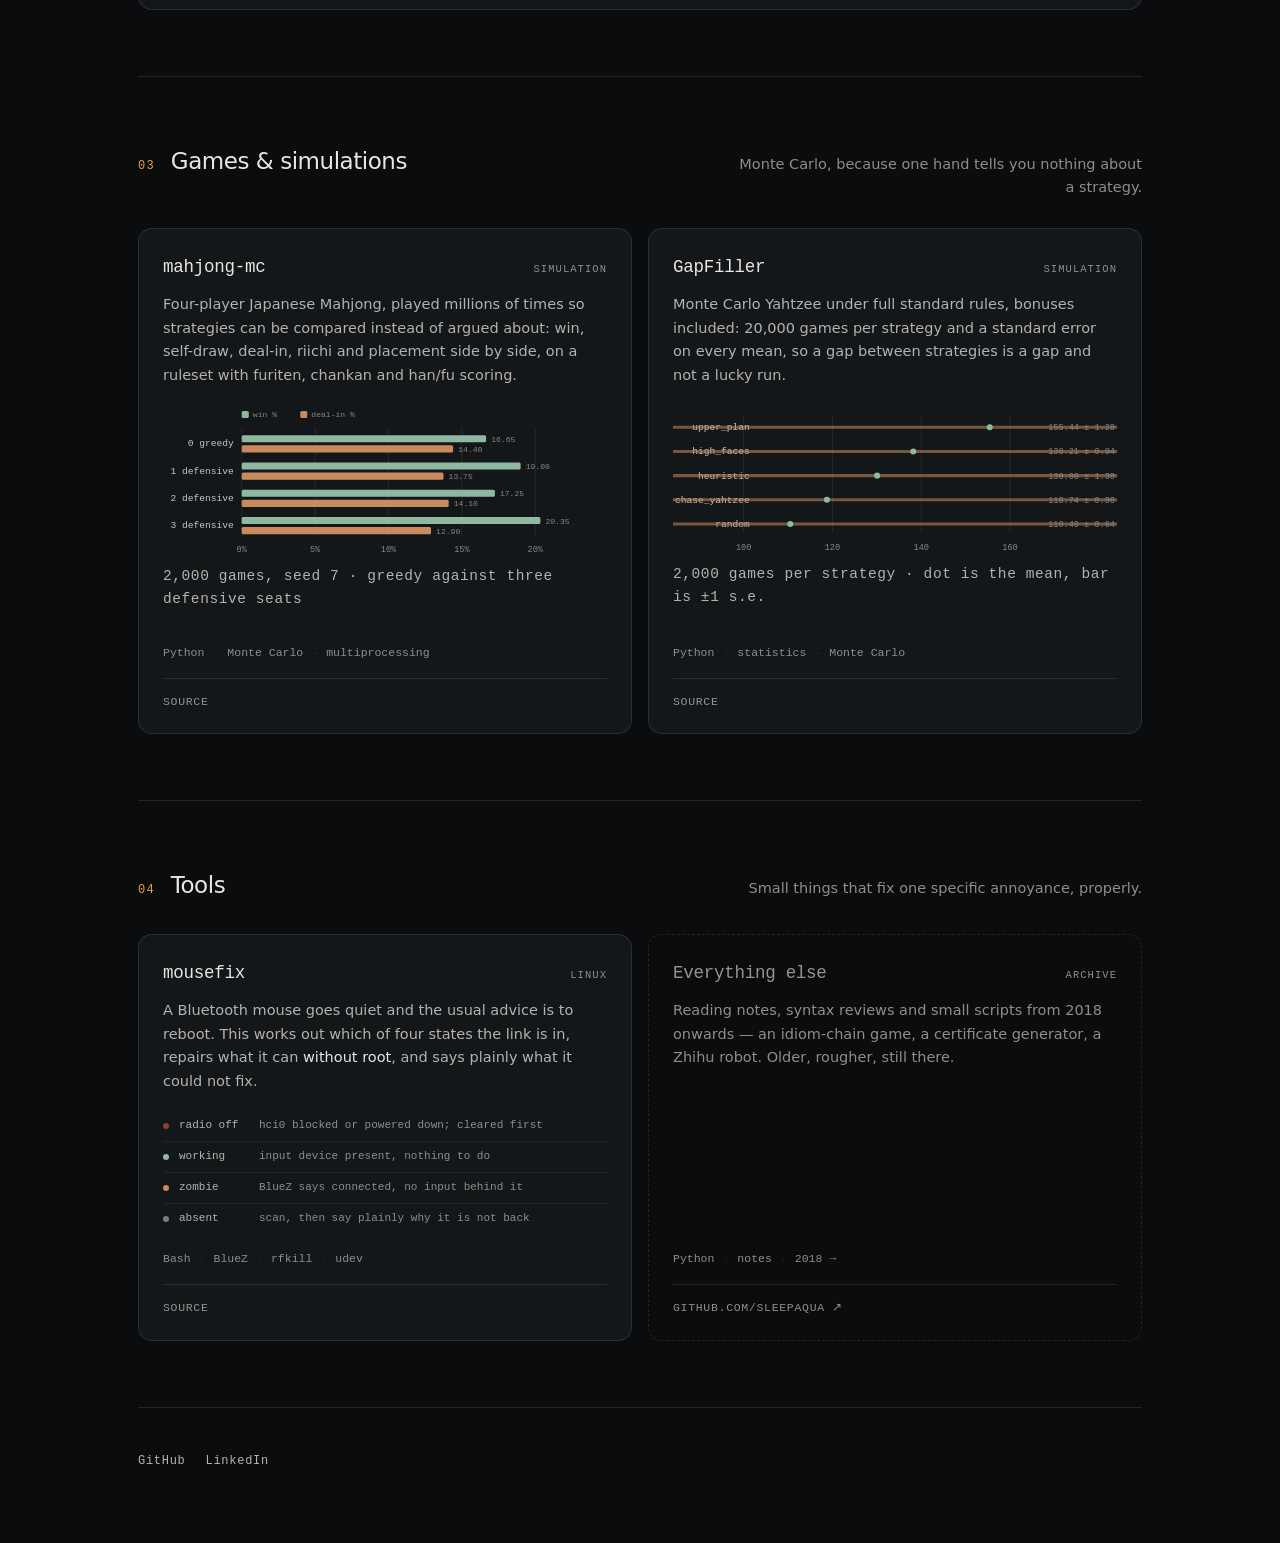
==== commit 4a9b77b2: "Update job openness description in index.html" ====
--- a/index.html
+++ b/index.html
@@ -202,7 +202,7 @@
 <div class="wrap">
 
   <header class="hero">
-    <p class="eyebrow"><span class="who">Louis Tian</span><span class="open">Open to data engineering work</span></p>
+    <p class="eyebrow"><span class="who">Louis Tian</span><span class="open">Open to data/AI/platform engineering jobs</span></p>
     <h1>Formerly a data engineer at a quant firm.<br class="br-d">
       <em>Now independent, building with AI —<br class="br-d">
       accountable for what ships.</em></h1>
